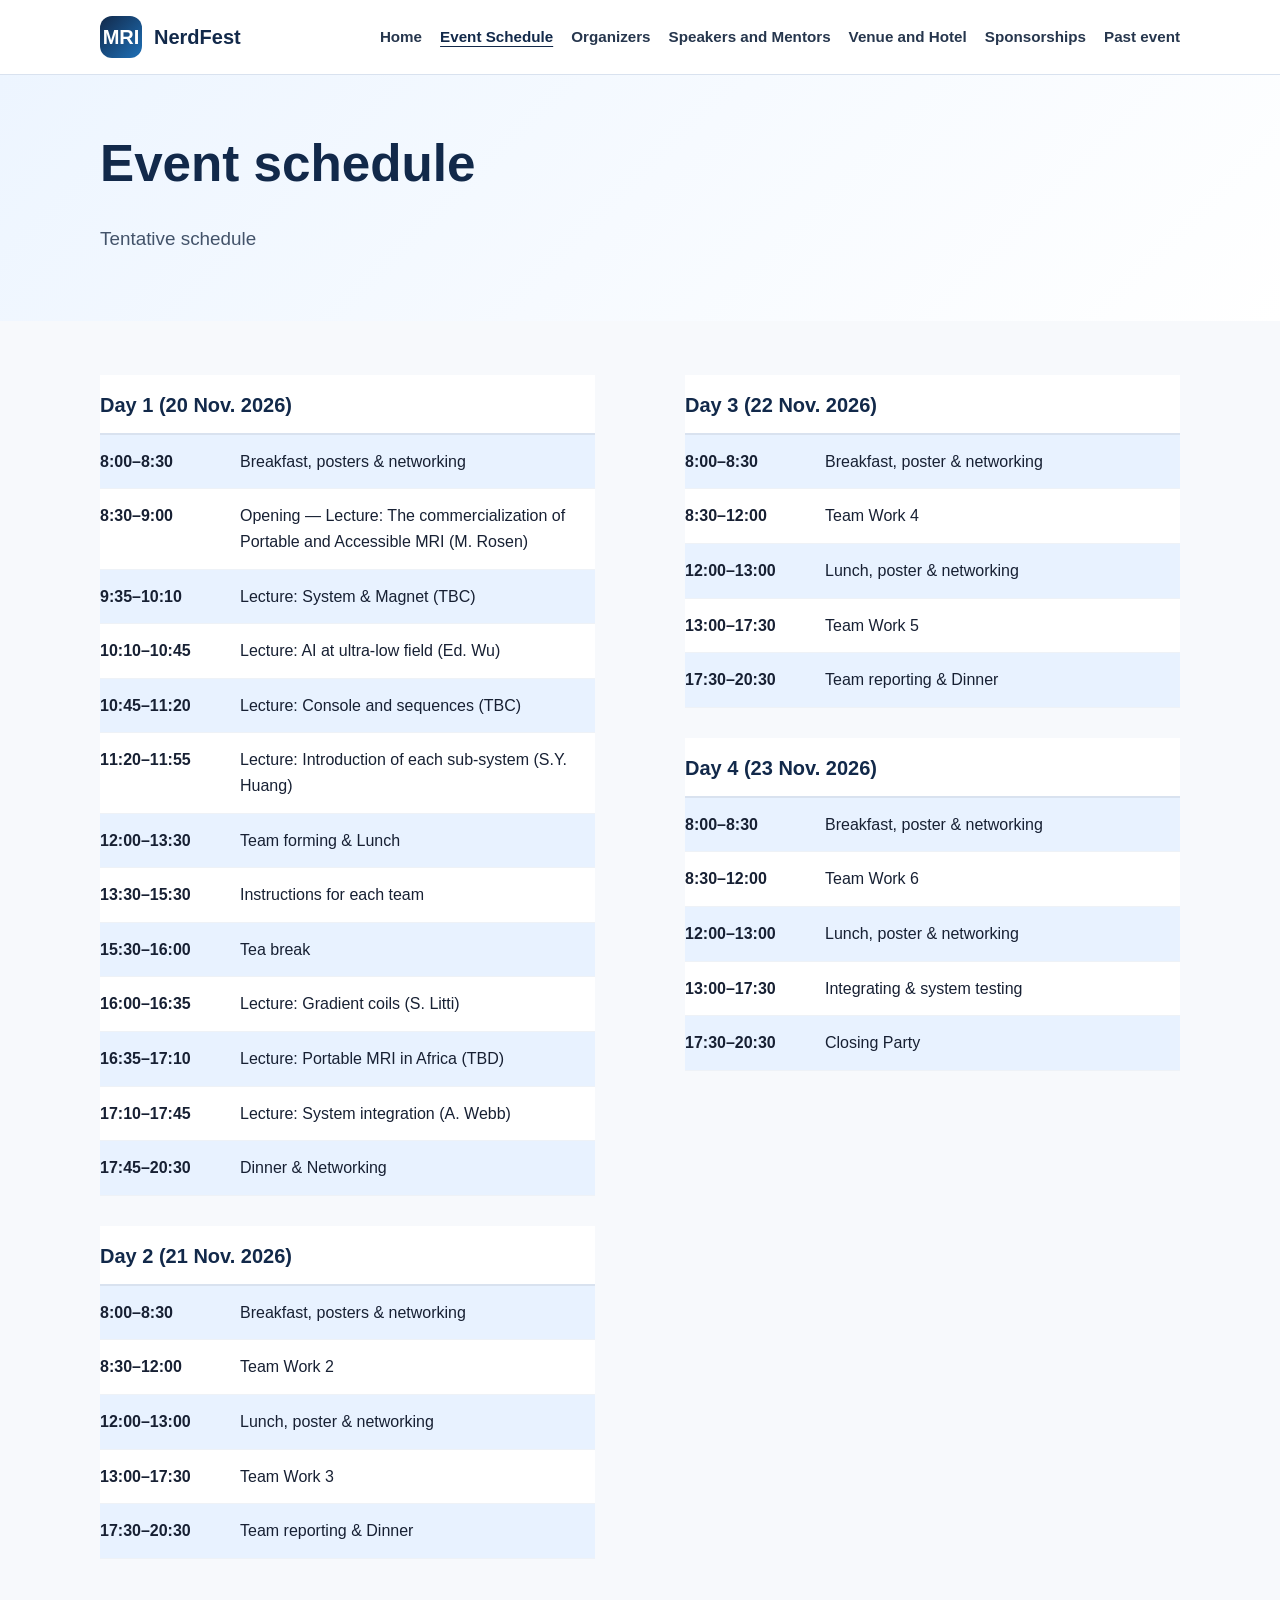
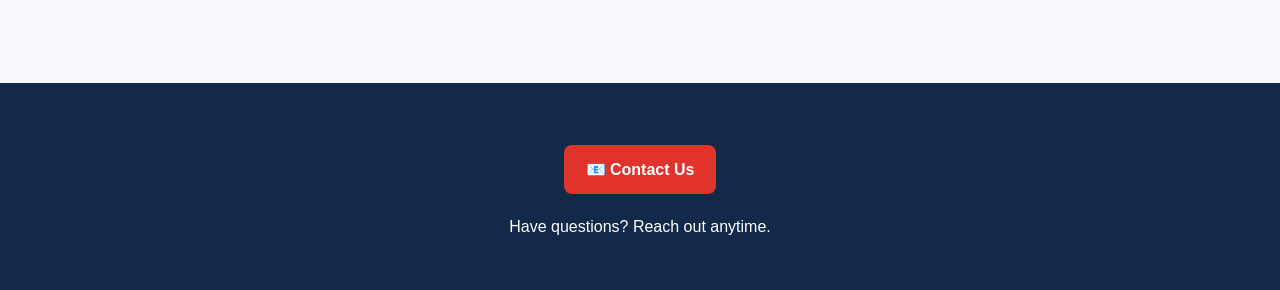
==== event-schedule.html @ fd8e3015 "c" ====
<!doctype html><html lang="en"><head><meta charset="utf-8"><meta name="viewport" content="width=device-width, initial-scale=1"><title>Event Schedule | MRI NerdFest</title><meta name="description" content="MRI NerdFest static website"><link rel="stylesheet" href="style.css"></head><body>

<div id="header"></div>

<main><section class="page-hero"><div class="container"><h1>Event schedule</h1><p class="lead">Tentative schedule</p></div></section><section class="section"><div class="container"><div class="schedule-grid"><div><table class="schedule-table"><tr>


<th colspan="2">Day 1 (20 Nov. 2026)</th></tr><tr><td class="time">8:00–8:30</td><td>Breakfast, posters &amp; networking</td></tr><tr><td class="time">8:30–9:00</td><td>Opening — Lecture: The commercialization of Portable and Accessible MRI (M. Rosen)</td></tr><tr><td class="time">9:35–10:10</td><td>Lecture: System &amp; Magnet (TBC)</td></tr><tr><td class="time">10:10–10:45</td><td>Lecture: AI at ultra-low field (Ed. Wu)</td></tr><tr><td class="time">10:45–11:20</td><td>Lecture: Console and sequences (TBC)</td></tr><tr><td class="time">11:20–11:55</td><td>Lecture: Introduction of each sub-system (S.Y. Huang)</td></tr><tr><td class="time">12:00–13:30</td><td>Team forming &amp; Lunch</td></tr><tr><td class="time">13:30–15:30</td><td>Instructions for each team</td></tr><tr><td class="time">15:30–16:00</td><td>Tea break</td></tr><tr><td class="time">16:00–16:35</td><td>Lecture: Gradient coils (S. Litti)</td></tr><tr><td class="time">16:35–17:10</td><td>Lecture: Portable MRI in Africa (TBD)</td></tr><tr><td class="time">17:10–17:45</td><td>Lecture: System integration (A. Webb)</td></tr><tr><td class="time">17:45–20:30</td><td>Dinner &amp; Networking</td></tr></table><table class="schedule-table"><tr>




<th colspan="2">Day 2 (21 Nov. 2026)</th></tr><tr><td class="time">8:00–8:30</td><td>Breakfast, posters &amp; networking</td></tr><tr><td class="time">8:30–12:00</td><td>Team Work 2</td></tr><tr><td class="time">12:00–13:00</td><td>Lunch, poster &amp; networking</td></tr><tr><td class="time">13:00–17:30</td><td>Team Work 3</td></tr><tr><td class="time">17:30–20:30</td><td>Team reporting &amp; Dinner</td></tr></table></div><div><table class="schedule-table"><tr>



<th colspan="2">Day 3 (22 Nov. 2026)</th></tr><tr><td class="time">8:00–8:30</td><td>Breakfast, poster &amp; networking</td></tr><tr><td class="time">8:30–12:00</td><td>Team Work 4</td></tr><tr><td class="time">12:00–13:00</td><td>Lunch, poster &amp; networking</td></tr><tr><td class="time">13:00–17:30</td><td>Team Work 5</td></tr><tr><td class="time">17:30–20:30</td><td>Team reporting &amp; Dinner</td></tr></table><table class="schedule-table"><tr>





<th colspan="2">Day 4 (23 Nov. 2026)</th></tr><tr><td class="time">8:00–8:30</td><td>Breakfast, poster &amp; networking</td></tr><tr><td class="time">8:30–12:00</td><td>Team Work 6</td></tr><tr><td class="time">12:00–13:00</td><td>Lunch, poster &amp; networking</td></tr><tr><td class="time">13:00–17:30</td><td>Integrating &amp; system testing</td></tr><tr><td class="time">17:30–20:30</td><td>Closing Party</td></tr></table></div></div></div></section></main>







<div id="footer"></div>
<script src="script.js"></script>
<script>
loadComponent("header", "header.html");
loadComponent("footer", "footer.html");
</script>
</body></html>
---- style.css ----
/* Typography: one family (--font-sans), scale (--text-*), weights (--weight-*). */
/* Colors: white (--card), blue (--navy/--blue/--sky-*), red (--red/--red-tint). */

:root{
  --navy:#12294a;
  --red:#df332b;
  --red-dark:#c42b24;
  --red-tint:#ffeceb;
  --sky:#eaf4ff;
  --sky-stat:#e8f2ff;
  --sky-panel:#edf5ff;
  --sky-hero:#eef6ff;
  --blue:#1e70b7;
  --blue-panel:#dfeaf4;
  --blue-link-bg:#d7e4ef;
  --blue-link-bg-hover:#cddcea;
  --blue-link-border:#b9c9d8;
  --muted:#607086;
  --text:#172033;
  --text-secondary:#43536a;
  --ink:#26364d;
  --bg:#f7f9fc;
  --card:#fff;
  --line:#d9e2ef;
  --row-line:#eef2f7;
  --footer-link:#d8ecff;
  --shadow-navy:rgba(18,41,74,.14);
  --shadow-navy-soft:rgba(18,41,74,.06);
  --overlay:rgba(18,41,74,.5);

  --font-sans:Arial,Helvetica,sans-serif;
  --text-xs:0.82rem;
  --text-sm:0.92rem;
  --text-base:1rem;
  --text-md:1.125rem;
  --text-lg:1.18rem;
  --text-xl:1.25rem;
  --text-2xl:1.75rem;
  --text-3xl:2.125rem;
  --text-stat:2.3rem;
  --text-nav:0.95rem;

  --leading-tight:1.2;
  --leading-snug:1.35;
  --leading-normal:1.6;

  --weight-normal:400;
  --weight-semibold:600;
  --weight-bold:700;
  --weight-extrabold:800;
  --weight-black:900;
}

*{box-sizing:border-box}
html{scroll-behavior:smooth}
body{
  margin:0;
  font-family:var(--font-sans);
  font-size:var(--text-base);
  font-weight:var(--weight-normal);
  color:var(--text);
  background:var(--bg);
  line-height:var(--leading-normal);
}
h1,h2,h3{font-family:var(--font-sans)}
.text-red{color:var(--red)}
.text-navy{color:var(--navy)}
a{color:var(--blue);text-decoration:none}
a:hover{text-decoration:underline}
.container{max-width:1120px;margin:0 auto;padding:0 20px}
.topbar{position:sticky;top:0;z-index:20;background:rgba(255,255,255,.95);backdrop-filter:blur(10px);border-bottom:1px solid var(--line)}
.nav{display:flex;align-items:center;justify-content:space-between;gap:20px;min-height:74px}
.brand{display:flex;align-items:center;gap:12px;font-weight:var(--weight-extrabold);color:var(--navy);font-size:var(--text-xl)}
.brand-mark{width:42px;height:42px;border-radius:12px;background:linear-gradient(135deg,var(--navy),var(--blue));display:grid;place-items:center;color:var(--card);font-weight:900}
.navlinks{display:flex;gap:18px;align-items:center;flex-wrap:wrap}.navlinks a{color:var(--ink);font-weight:var(--weight-bold);font-size:var(--text-nav)}
.menu-btn{display:none;background:var(--navy);color:var(--card);border:0;border-radius:10px;padding:9px 12px}
.hero{padding:62px 0 36px;background:linear-gradient(135deg,var(--sky-hero) 0%,var(--card) 58%,var(--red-tint) 100%)}
.hero-grid{display:grid;grid-template-columns:1.08fr .92fr;gap:36px;align-items:center}
.eyebrow{display:inline-flex;gap:8px;align-items:center;color:var(--red);font-weight:var(--weight-extrabold);letter-spacing:.04em;text-transform:uppercase;font-size:var(--text-xs)}
.hero h1{font-size:clamp(2.4rem,5vw,4.7rem);line-height:1.02;margin:.45rem 0;font-weight:var(--weight-extrabold)}
.lead{font-size:var(--text-lg);color:var(--text-secondary);max-width:65ch}
.prose{max-width:65ch}
.meta{color:var(--text-secondary);font-size:var(--text-base);line-height:var(--leading-normal);max-width:65ch;margin-top:1rem}
.meta p{margin:.35rem 0}
.cta-row{display:flex;gap:12px;flex-wrap:wrap;margin-top:24px}.btn{display:inline-flex;align-items:center;justify-content:center;border-radius:999px;padding:12px 18px;font-weight:var(--weight-extrabold);font-size:var(--text-base);border:2px solid var(--navy)}
.btn.primary{background:var(--navy);color:var(--card)}.btn.secondary{background:var(--card);color:var(--navy)}
.btn.is-disabled{pointer-events:none;cursor:default;opacity:.7;color:var(--muted);border-color:var(--line);background:var(--bg)}
a:focus-visible,button:focus-visible,.btn:focus-visible{outline:3px solid var(--blue);outline-offset:2px}
.footer a:focus-visible,.footer-email-btn:focus-visible,.menu-btn:focus-visible{outline-color:var(--card)}
.navlinks a.is-active,.navlinks a[aria-current="page"]{color:var(--navy);text-decoration:underline;text-underline-offset:4px}
.hero-img,.wide-img{width:100%;border-radius:24px;box-shadow:0 18px 45px var(--shadow-navy);border:1px solid var(--line);background:var(--card)}
.section{padding:54px 0}.section h2{font-size:clamp(1.8rem,3vw,2.6rem);font-weight:var(--weight-extrabold);color:var(--navy);margin:0 0 18px}
.section-title{display:flex;align-items:end;justify-content:space-between;gap:20px;margin-bottom:24px}
.muted{color:var(--muted)}.grid{display:grid;gap:16px}.grid.cols-3{grid-template-columns:repeat(3,1fr)}
.grid.cols-2{grid-template-columns:repeat(2,1fr)}.card{background:var(--card);border:1px solid var(--line);border-radius:22px;padding:24px;box-shadow:0 8px 24px var(--shadow-navy-soft)}
.card h2{margin:0 0 10px;color:var(--navy);font-size:var(--text-xl);font-weight:var(--weight-extrabold)}
.card h3{margin:0 0 10px;color:var(--navy);font-size:var(--text-xl);font-weight:var(--weight-extrabold)}
.card p{max-width:65ch;line-height:var(--leading-normal)}
.list{margin:0;padding-left:20px}
.list li{margin:8px 0}
.stats{grid-template-columns:repeat(6,1fr)}
.stat{
  text-align:center;
  background:var(--sky-stat);
  border-radius:22px;
  padding:22px 10px;
  min-width:0;
}
.stat strong{display:block;color:var(--navy);font-size:var(--text-stat);font-weight:var(--weight-extrabold);line-height:1}
.stat span{display:block;color:var(--muted);font-size:var(--text-sm);line-height:var(--leading-snug)}
.image-card{padding:10px}
.image-card img{width:100%;display:block;border-radius:16px}
.page-hero{padding:48px 0;background:linear-gradient(135deg,var(--sky-panel),var(--card))}
.page-hero h1{font-size:clamp(2.2rem,4vw,3.6rem);margin:0;color:var(--navy);font-weight:var(--weight-extrabold)}
.schedule-box{background:var(--card);border:1px dashed var(--line);border-radius:22px;padding:30px}
.table{width:100%;border-collapse:collapse;background:var(--card);border-radius:18px;overflow:hidden}
.table th,.table td{padding:14px;border-bottom:1px solid var(--line);text-align:left}
.table th{background:var(--sky-panel);color:var(--navy)}
.person-img{width:100%;border-radius:20px;border:1px solid var(--line);background:var(--card)}
.advisor-img{
  width:100%;
  max-width:200px;
  height:auto;
  display:block;
  margin:auto;
  border-radius:20px;
}
.hotel{
  display:flex;
  align-items:flex-start;
  gap:14px;

  margin-bottom:12px;
}

.hotel img{
  width:150px;
  height:95px;
  object-fit:cover;
  flex-shrink:0;
}

.hotel h3{
  margin:0 0 4px;
  font-size:var(--text-md);
  font-weight:var(--weight-extrabold);
  line-height:var(--leading-tight);
}

.hotel p{
  margin:0 0 .5rem;
  font-size:var(--text-base);
  line-height:var(--leading-normal);
  max-width:65ch;
}
.hotel p:last-child{margin-bottom:0}
.map-embed{
  position:relative;
  width:100%;
  max-width:100%;
  margin:20px 0 24px;
  border-radius:18px;
  overflow:hidden;
  border:1px solid var(--line);
  aspect-ratio:4/3;
}
.map-embed iframe{
  position:absolute;
  inset:0;
  width:100%;
  height:100%;
  border:0;
}
.paper-box{
  display:flex;
  justify-content:space-between;
  align-items:center;

  background:var(--blue-panel);
  border-radius:6px;

  padding:10px 14px;
  margin-top:20px;
}

.paper-text{
  flex:1;
}

.paper-text h3{
  margin:0 0 10px;
  color:var(--blue);
  font-size:var(--text-md);
  font-weight:var(--weight-semibold);
}
.paper-text h3.paper-title{
  font-size:var(--text-2xl);
  margin:0 0 12px;
}

.paper-text a{
  display:block;

  background:var(--blue-link-bg);

  padding:6px 10px;

  border:1px solid var(--blue-link-border);

  color:var(--blue);
  text-decoration:none;

  font-size:var(--text-sm);
  font-weight:var(--weight-semibold);
}

.paper-text a:hover{
  background:var(--blue-link-bg-hover);
}

.paper-box img{
  width:260px;
  height:auto;
  margin-left:14px;
}
.sponsor-contact-box{
  background:var(--sky);

  border-radius:22px;

  padding:40px 30px;

  text-align:center;

  margin-top:40px;

  border:1px solid var(--line);
}

.sponsor-contact-box h2{
  margin:0 0 12px;

  color:var(--navy);

  font-size:var(--text-3xl);
  font-weight:var(--weight-extrabold);
}

.sponsor-contact-box p{
  margin:0 0 24px;

  color:var(--text-secondary);

  font-size:var(--text-md);

  line-height:var(--leading-normal);
}
.carousel{
  position:relative;
  max-width:900px;
  margin:30px auto;
}

.carousel img{
  width:100%;
  height:500px;
  object-fit:cover;
  border-radius:18px;
}

.carousel-btn{
  position:absolute;
  top:50%;
  transform:translateY(-50%);
  background:var(--overlay);
  color:var(--card);
  border:none;
  font-size:32px;
  padding:10px 16px;
  cursor:pointer;
  border-radius:50%;
}

.prev{
  left:15px;
}

.next{
  right:15px;
}
.footer{padding:34px 0;background:var(--navy);color:var(--card);margin-top:40px}
.footer a{color:var(--footer-link)}
.footer{
  padding:34px 0;
  background:var(--navy);
  color:var(--card);
  margin-top:40px;
  text-align:center;
}
.footer-grid{
  width:100%;
  display:flex;
  justify-content:center;
}
.footer-grid{
  width:100%;
  display:flex;
  justify-content:center;
  align-items:center;
  text-align:center;
}
.footer-grid > div{
  text-align:center;
}
.footer a{
  color:var(--card);
}
.footer-email-btn{
  display:inline-block;
  background:var(--red);
  color:var(--card) !important;
  padding:12px 22px;
  border-radius:8px;
  text-decoration:none;
  font-size:var(--text-base);
  font-weight:var(--weight-bold);
  margin-top:8px;
  transition:0.2s;
}

.footer-email-btn:hover{
  background:var(--red-dark);
  text-decoration:none;
}

.note{font-size:var(--text-sm);color:#526176;background:#fff9e8;border:1px solid #f3d995;border-radius:16px;padding:14px 16px}
@media(max-width:850px){.hero-grid,.grid.cols-3,.grid.cols-2,.stats{grid-template-columns:1fr}.hotel{flex-direction:column}.nav{align-items:flex-start;padding:14px 0}.menu-btn{display:block}.navlinks{display:none;width:100%;flex-direction:column;align-items:flex-start;padding:10px 0}.navlinks.open{display:flex}.section-title{display:block}.hero{padding-top:34px}.stat strong{font-size:2rem}}


/* Event schedule page */
.schedule-grid{display:grid;grid-template-columns:1fr 1fr;gap:90px;align-items:start}
.schedule-table{width:100%;border-collapse:collapse;margin-bottom:30px;background:var(--card)}
.schedule-table th{text-align:left;font-size:var(--text-xl);font-weight:var(--weight-extrabold);padding:14px 8px 12px 0;border-bottom:2px solid var(--line);color:var(--navy)}
.schedule-table td{padding:14px 8px 14px 0;vertical-align:top;font-size:var(--text-base);border-bottom:1px solid var(--row-line)}
.schedule-table tr:nth-child(even) td{background:var(--sky-stat)}
.schedule-table .time{width:140px;font-weight:var(--weight-extrabold);color:var(--text);white-space:nowrap}
@media(max-width:850px){.schedule-grid{grid-template-columns:1fr;gap:20px}.schedule-table .time{width:115px}.carousel img{height:280px}}
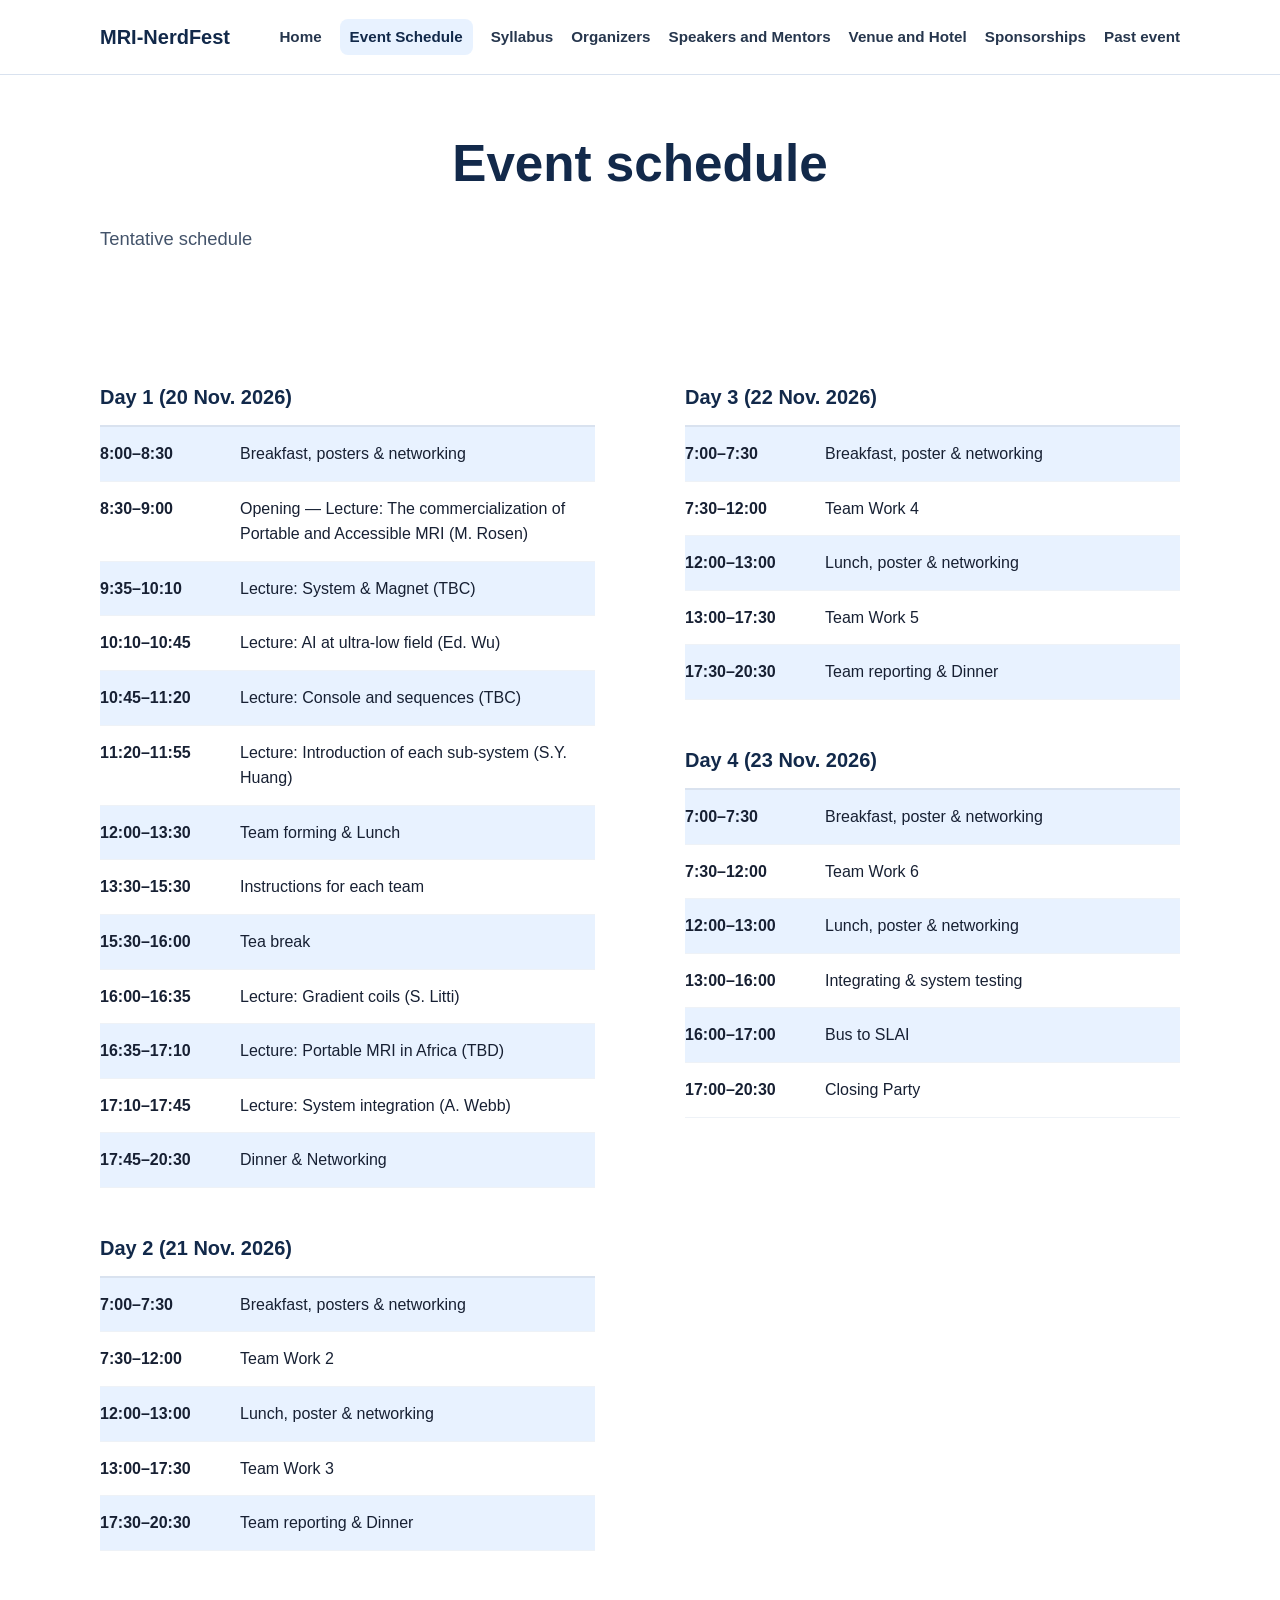
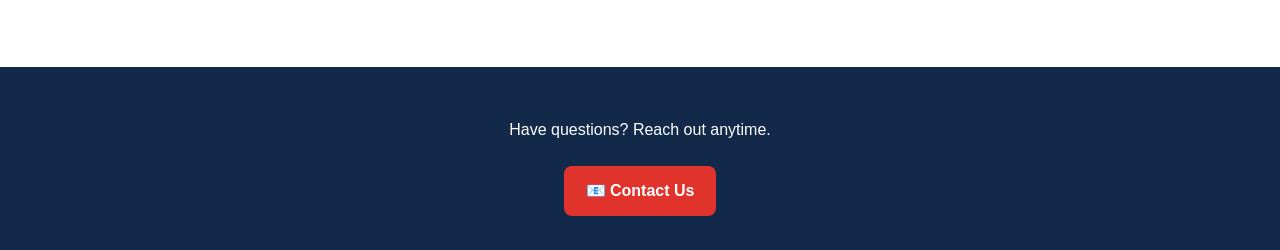
==== commit 6d729bf0: "Update event-schedule.html" ====
--- a/event-schedule.html
+++ b/event-schedule.html
@@ -10,17 +10,17 @@
 
 
 
-<th colspan="2">Day 2 (21 Nov. 2026)</th></tr><tr><td class="time">8:00–8:30</td><td>Breakfast, posters &amp; networking</td></tr><tr><td class="time">8:30–12:00</td><td>Team Work 2</td></tr><tr><td class="time">12:00–13:00</td><td>Lunch, poster &amp; networking</td></tr><tr><td class="time">13:00–17:30</td><td>Team Work 3</td></tr><tr><td class="time">17:30–20:30</td><td>Team reporting &amp; Dinner</td></tr></table></div><div><table class="schedule-table"><tr>
+<th colspan="2">Day 2 (21 Nov. 2026)</th></tr><tr><td class="time">7:00–7:30</td><td>Breakfast, posters &amp; networking</td></tr><tr><td class="time">7:30–12:00</td><td>Team Work 2</td></tr><tr><td class="time">12:00–13:00</td><td>Lunch, poster &amp; networking</td></tr><tr><td class="time">13:00–17:30</td><td>Team Work 3</td></tr><tr><td class="time">17:30–20:30</td><td>Team reporting &amp; Dinner</td></tr></table></div><div><table class="schedule-table"><tr>
 
 
 
-<th colspan="2">Day 3 (22 Nov. 2026)</th></tr><tr><td class="time">8:00–8:30</td><td>Breakfast, poster &amp; networking</td></tr><tr><td class="time">8:30–12:00</td><td>Team Work 4</td></tr><tr><td class="time">12:00–13:00</td><td>Lunch, poster &amp; networking</td></tr><tr><td class="time">13:00–17:30</td><td>Team Work 5</td></tr><tr><td class="time">17:30–20:30</td><td>Team reporting &amp; Dinner</td></tr></table><table class="schedule-table"><tr>
+<th colspan="2">Day 3 (22 Nov. 2026)</th></tr><tr><td class="time">7:00–7:30</td><td>Breakfast, poster &amp; networking</td></tr><tr><td class="time">7:30–12:00</td><td>Team Work 4</td></tr><tr><td class="time">12:00–13:00</td><td>Lunch, poster &amp; networking</td></tr><tr><td class="time">13:00–17:30</td><td>Team Work 5</td></tr><tr><td class="time">17:30–20:30</td><td>Team reporting &amp; Dinner</td></tr></table><table class="schedule-table"><tr>
 
 
 
 
 
-<th colspan="2">Day 4 (23 Nov. 2026)</th></tr><tr><td class="time">8:00–8:30</td><td>Breakfast, poster &amp; networking</td></tr><tr><td class="time">8:30–12:00</td><td>Team Work 6</td></tr><tr><td class="time">12:00–13:00</td><td>Lunch, poster &amp; networking</td></tr><tr><td class="time">13:00–17:30</td><td>Integrating &amp; system testing</td></tr><tr><td class="time">17:30–20:30</td><td>Closing Party</td></tr></table></div></div></div></section></main>
+<th colspan="2">Day 4 (23 Nov. 2026)</th></tr><tr><td class="time">7:00–7:30</td><td>Breakfast, poster &amp; networking</td></tr><tr><td class="time">7:30–12:00</td><td>Team Work 6</td></tr><tr><td class="time">12:00–13:00</td><td>Lunch, poster &amp; networking</td></tr><tr><td class="time">13:00–16:00</td><td>Integrating &amp; system testing</td></tr><tr><td class="time">16:00–17:00</td><td>Bus to SLAI</td></tr><tr><td class="time">17:00–20:30</td><td>Closing Party</td></tr></table></div></div></div></section></main>
 
 
 
--- a/style.css
+++ b/style.css
@@ -19,11 +19,11 @@
   --text:#172033;
   --text-secondary:#43536a;
   --ink:#26364d;
-  --bg:#f7f9fc;
+  --bg:#ffffff;
   --card:#fff;
   --line:#d9e2ef;
   --row-line:#eef2f7;
-  --footer-link:#d8ecff;
+  --section-header-bg:#edf5ff;
   --shadow-navy:rgba(18,41,74,.14);
   --shadow-navy-soft:rgba(18,41,74,.06);
   --overlay:rgba(18,41,74,.5);
@@ -32,8 +32,8 @@
   --text-xs:0.82rem;
   --text-sm:0.92rem;
   --text-base:1rem;
-  --text-md:1.125rem;
-  --text-lg:1.18rem;
+  --text-md:1.1rem;
+  --text-lg:1.15rem;
   --text-xl:1.25rem;
   --text-2xl:1.75rem;
   --text-3xl:2.125rem;
@@ -49,6 +49,15 @@
   --weight-bold:700;
   --weight-extrabold:800;
   --weight-black:900;
+
+  --space-section:46px;
+  --space-page-hero:48px;
+  --space-hero-top:62px;
+  --space-hero-bottom:36px;
+  --space-hotel:24px;
+
+  --advisor-img-w:1128;
+  --advisor-img-h:220;
 }
 
 *{box-sizing:border-box}
@@ -63,6 +72,35 @@
   line-height:var(--leading-normal);
 }
 h1,h2,h3{font-family:var(--font-sans)}
+h1{
+  text-align:center;
+  background:var(--card);
+}
+h2 {
+  position: relative;
+  z-index: 0;
+  display: block;
+  text-align: center;
+}
+
+h2::before {
+  content: "";
+  position: absolute;
+  z-index: -1;
+  top: 50%;
+  left: 50%;
+  transform: translate(-50%, -50%);
+  width: calc(100vw - 40px);
+  max-width: 1120px;
+  height: calc(100% + 16px);
+  background: var(--section-header-bg);
+}
+html,
+body {
+  width: 100%;
+  max-width: 100%;
+  overflow-x: hidden;
+}
 .text-red{color:var(--red)}
 .text-navy{color:var(--navy)}
 a{color:var(--blue);text-decoration:none}
@@ -74,30 +112,64 @@
 .brand-mark{width:42px;height:42px;border-radius:12px;background:linear-gradient(135deg,var(--navy),var(--blue));display:grid;place-items:center;color:var(--card);font-weight:900}
 .navlinks{display:flex;gap:18px;align-items:center;flex-wrap:wrap}.navlinks a{color:var(--ink);font-weight:var(--weight-bold);font-size:var(--text-nav)}
 .menu-btn{display:none;background:var(--navy);color:var(--card);border:0;border-radius:10px;padding:9px 12px}
-.hero{padding:62px 0 36px;background:linear-gradient(135deg,var(--sky-hero) 0%,var(--card) 58%,var(--red-tint) 100%)}
+.hero{padding:var(--space-hero-top) 0 var(--space-hero-bottom);background:linear-gradient(135deg,var(--sky-hero) 0%,var(--card) 58%,var(--red-tint) 100%)}
+.home-hero{background:var(--section-header-bg)}
+.home-hero h1{background:var(--section-header-bg)}
+.home-hero .hero-img{
+  border:0;
+  box-shadow:none;
+  background:transparent;
+}
 .hero-grid{display:grid;grid-template-columns:1.08fr .92fr;gap:36px;align-items:center}
 .eyebrow{display:inline-flex;gap:8px;align-items:center;color:var(--red);font-weight:var(--weight-extrabold);letter-spacing:.04em;text-transform:uppercase;font-size:var(--text-xs)}
 .hero h1{font-size:clamp(2.4rem,5vw,4.7rem);line-height:1.02;margin:.45rem 0;font-weight:var(--weight-extrabold)}
-.lead{font-size:var(--text-lg);color:var(--text-secondary);max-width:65ch}
+.lead{font-size:var(--text-lg);color:var(--text-secondary);max-width:70ch;line-height:1.7}
 .prose{max-width:65ch}
 .meta{color:var(--text-secondary);font-size:var(--text-base);line-height:var(--leading-normal);max-width:65ch;margin-top:1rem}
 .meta p{margin:.35rem 0}
-.cta-row{display:flex;gap:12px;flex-wrap:wrap;margin-top:24px}.btn{display:inline-flex;align-items:center;justify-content:center;border-radius:999px;padding:12px 18px;font-weight:var(--weight-extrabold);font-size:var(--text-base);border:2px solid var(--navy)}
+.cta-row{display:flex;gap:12px;flex-wrap:wrap;margin-top:24px}.btn{display:inline-flex;align-items:center;justify-content:center;border-radius:10px;padding:11px 16px;font-weight:var(--weight-bold);font-size:var(--text-base);border:1.5px solid var(--navy)}
 .btn.primary{background:var(--navy);color:var(--card)}.btn.secondary{background:var(--card);color:var(--navy)}
 .btn.is-disabled{pointer-events:none;cursor:default;opacity:.7;color:var(--muted);border-color:var(--line);background:var(--bg)}
 a:focus-visible,button:focus-visible,.btn:focus-visible{outline:3px solid var(--blue);outline-offset:2px}
 .footer a:focus-visible,.footer-email-btn:focus-visible,.menu-btn:focus-visible{outline-color:var(--card)}
-.navlinks a.is-active,.navlinks a[aria-current="page"]{color:var(--navy);text-decoration:underline;text-underline-offset:4px}
+.navlinks a.is-active,.navlinks a[aria-current="page"]{color:var(--navy);text-decoration:none;background:var(--sky-stat);border-radius:8px;padding:6px 10px}
+.navlinks a.is-active:hover,.navlinks a[aria-current="page"]:hover{text-decoration:none}
 .hero-img,.wide-img{width:100%;border-radius:24px;box-shadow:0 18px 45px var(--shadow-navy);border:1px solid var(--line);background:var(--card)}
-.section{padding:54px 0}.section h2{font-size:clamp(1.8rem,3vw,2.6rem);font-weight:var(--weight-extrabold);color:var(--navy);margin:0 0 18px}
-.section-title{display:flex;align-items:end;justify-content:space-between;gap:20px;margin-bottom:24px}
+.section{padding:var(--space-section) 0;background:var(--card)}.section h2{font-size:clamp(1.7rem,2.7vw,2.25rem);font-weight:var(--weight-extrabold);color:var(--navy);margin:0 0 14px;display:block;text-align:center}
+.home-gallery img{width:100%;display:block;border-radius:12px}
+/* Home page: make the two side-by-side photos share the same displayed height */
+.container.grid.cols-2.home-gallery img{
+  height:clamp(220px,28vw,340px);
+  object-fit:cover; /* preserves aspect ratio; crops only if necessary */
+}
+.section-title{display:flex;align-items:end;justify-content:space-between;gap:20px;margin-bottom:18px}
 .muted{color:var(--muted)}.grid{display:grid;gap:16px}.grid.cols-3{grid-template-columns:repeat(3,1fr)}
-.grid.cols-2{grid-template-columns:repeat(2,1fr)}.card{background:var(--card);border:1px solid var(--line);border-radius:22px;padding:24px;box-shadow:0 8px 24px var(--shadow-navy-soft)}
-.card h2{margin:0 0 10px;color:var(--navy);font-size:var(--text-xl);font-weight:var(--weight-extrabold)}
-.card h3{margin:0 0 10px;color:var(--navy);font-size:var(--text-xl);font-weight:var(--weight-extrabold)}
-.card p{max-width:65ch;line-height:var(--leading-normal)}
+.grid.cols-2{grid-template-columns:repeat(2,1fr)}.card{background:var(--card);border:1px solid var(--line);border-radius:14px;padding:20px;box-shadow:0 2px 10px var(--shadow-navy-soft)}
+.card h2{margin:0 0 10px;color:var(--navy);font-size:clamp(1.3rem,2.2vw,1.7rem);font-weight:var(--weight-extrabold)}
+.card.image-card h2{font-size:clamp(1.54rem,2.8vw,2.52rem);line-height:1.15}
+.card h3{margin:0 0 10px;color:var(--navy);font-size:clamp(1.05rem,1.9vw,1.25rem);font-weight:var(--weight-bold)}
+.card p{max-width:70ch;line-height:1.7}
 .list{margin:0;padding-left:20px}
 .list li{margin:8px 0}
+.vision-list{display:grid;grid-template-columns:repeat(3,1fr);gap:22px}
+.vision-list > div{padding:0}
+.vision-list h3{margin:0 0 8px;color:var(--navy);font-size:clamp(1.05rem,1.9vw,1.25rem)}
+.offer-role .card{
+  border:0;
+  box-shadow:none;
+  background:transparent;
+  padding:0;
+}
+.card.image-card{
+  background:transparent;
+  border:0;
+  box-shadow:none;
+  padding:0;
+}
+.vision-section h3 {
+  color: #8b0000;
+    font-size: 1.4rem;
+}
 .stats{grid-template-columns:repeat(6,1fr)}
 .stat{
   text-align:center;
@@ -108,10 +180,56 @@
 }
 .stat strong{display:block;color:var(--navy);font-size:var(--text-stat);font-weight:var(--weight-extrabold);line-height:1}
 .stat span{display:block;color:var(--muted);font-size:var(--text-sm);line-height:var(--leading-snug)}
-.image-card{padding:10px}
-.image-card img{width:100%;display:block;border-radius:16px}
-.page-hero{padding:48px 0;background:linear-gradient(135deg,var(--sky-panel),var(--card))}
+.card.image-card,
+.image-card {
+  width: 100%;
+  max-width: 100%;
+  margin-left: auto;
+  margin-right: auto;
+}
+
+.image-card img {
+  max-width: 100%;
+  height: auto;
+  display: block;
+  margin: 0 auto;
+}
+.sponsorship-gallery .image-card img{
+  width:min(100%, 920px);
+  margin:0 auto;
+}
+.sponsorship-gallery{
+  justify-items:center;
+  text-align:center;
+}
+.sponsorship-gallery .image-card,
+.sponsorship-gallery .sponsor-interest{
+  width:100%;
+  max-width:920px;
+  margin-inline:auto;
+}
+.advisor-card .advisor-img-frame{
+  width:100%;
+  aspect-ratio:calc(var(--advisor-img-w)/(var(--advisor-img-h)));
+  overflow:visible;
+  border-radius:16px;
+}
+.advisor-card .advisor-img-frame img{width:100%;height:auto;display:block;border-radius:0}
+.page-hero{padding:var(--space-page-hero) 0;background:var(--card)}
 .page-hero h1{font-size:clamp(2.2rem,4vw,3.6rem);margin:0;color:var(--navy);font-weight:var(--weight-extrabold)}
+
+.syllabus-gallery{
+  display:grid;
+  grid-template-columns:repeat(2,minmax(0,1fr));
+  gap:24px;
+  align-items:start;
+}
+.syllabus-gallery img{
+  display:block;
+  width:100%;
+  height:auto;
+}
+
 .schedule-box{background:var(--card);border:1px dashed var(--line);border-radius:22px;padding:30px}
 .table{width:100%;border-collapse:collapse;background:var(--card);border-radius:18px;overflow:hidden}
 .table th,.table td{padding:14px;border-bottom:1px solid var(--line);text-align:left}
@@ -128,9 +246,15 @@
 .hotel{
   display:flex;
   align-items:flex-start;
-  gap:14px;
-
-  margin-bottom:12px;
+  gap:16px;
+  margin-bottom:var(--space-hotel);
+  padding-bottom:var(--space-hotel);
+  border-bottom:1px solid var(--line);
+}
+.hotel:last-child{
+  margin-bottom:0;
+  padding-bottom:0;
+  border-bottom:0;
 }
 
 .hotel img{
@@ -171,6 +295,13 @@
   height:100%;
   border:0;
 }
+.getting-here-layout{display:grid;grid-template-columns:minmax(300px,460px) 1fr;gap:24px;align-items:start}
+.getting-here-map{margin:0}
+.getting-directions{display:grid;grid-template-columns:1fr;gap:14px}
+.getting-directions > div{padding:0 0 12px;border-bottom:1px solid var(--line)}
+.getting-directions > div:last-child{border-bottom:0;padding-bottom:0}
+.getting-directions h3{margin:0 0 6px;color:var(--navy)}
+.getting-directions p{margin:0 0 .45rem}
 .paper-box{
   display:flex;
   justify-content:space-between;
@@ -223,37 +354,38 @@
   height:auto;
   margin-left:14px;
 }
+.sponsor-interest{
+  text-align:center;
+  background:transparent;
+  border:0;
+  box-shadow:none;
+  padding:0;
+}
+.sponsor-interest .sponsor-contact-box{margin-top:0}
 .sponsor-contact-box{
-  background:var(--sky);
-
-  border-radius:22px;
-
+  background:var(--card);
+  border-radius:0;
   padding:40px 30px;
-
-  text-align:center;
-
+  text-align:center;
   margin-top:40px;
-
-  border:1px solid var(--line);
-}
-
+  border:0;
+  width:100vw;
+  position:relative;
+  left:50%;
+  transform:translateX(-50%);
+}
 .sponsor-contact-box h2{
   margin:0 0 12px;
-
   color:var(--navy);
-
   font-size:var(--text-3xl);
   font-weight:var(--weight-extrabold);
 }
-
 .sponsor-contact-box p{
-  margin:0 0 24px;
-
+  margin:0 auto 24px;
   color:var(--text-secondary);
-
   font-size:var(--text-md);
-
   line-height:var(--leading-normal);
+  max-width:52ch;
 }
 .carousel{
   position:relative;
@@ -288,8 +420,7 @@
 .next{
   right:15px;
 }
-.footer{padding:34px 0;background:var(--navy);color:var(--card);margin-top:40px}
-.footer a{color:var(--footer-link)}
+
 .footer{
   padding:34px 0;
   background:var(--navy);
@@ -297,11 +428,7 @@
   margin-top:40px;
   text-align:center;
 }
-.footer-grid{
-  width:100%;
-  display:flex;
-  justify-content:center;
-}
+.footer a{color:var(--card)}
 .footer-grid{
   width:100%;
   display:flex;
@@ -309,12 +436,7 @@
   align-items:center;
   text-align:center;
 }
-.footer-grid > div{
-  text-align:center;
-}
-.footer a{
-  color:var(--card);
-}
+.footer-grid > div{text-align:center}
 .footer-email-btn{
   display:inline-block;
   background:var(--red);
@@ -334,7 +456,7 @@
 }
 
 .note{font-size:var(--text-sm);color:#526176;background:#fff9e8;border:1px solid #f3d995;border-radius:16px;padding:14px 16px}
-@media(max-width:850px){.hero-grid,.grid.cols-3,.grid.cols-2,.stats{grid-template-columns:1fr}.hotel{flex-direction:column}.nav{align-items:flex-start;padding:14px 0}.menu-btn{display:block}.navlinks{display:none;width:100%;flex-direction:column;align-items:flex-start;padding:10px 0}.navlinks.open{display:flex}.section-title{display:block}.hero{padding-top:34px}.stat strong{font-size:2rem}}
+@media(max-width:850px){.hero-grid,.grid.cols-3,.grid.cols-2,.stats,.vision-list,.getting-here-layout{grid-template-columns:1fr}.hotel{flex-direction:column}.nav{align-items:flex-start;padding:14px 0}.menu-btn{display:block}.navlinks{display:none;width:100%;flex-direction:column;align-items:flex-start;padding:10px 0}.navlinks.open{display:flex}.section-title{display:block}.hero{padding-top:34px}.stat strong{font-size:2rem}}
 
 
 /* Event schedule page */
@@ -345,3 +467,7 @@
 .schedule-table tr:nth-child(even) td{background:var(--sky-stat)}
 .schedule-table .time{width:140px;font-weight:var(--weight-extrabold);color:var(--text);white-space:nowrap}
 @media(max-width:850px){.schedule-grid{grid-template-columns:1fr;gap:20px}.schedule-table .time{width:115px}.carousel img{height:280px}}
+
+@media(max-width:650px){
+  .syllabus-gallery{grid-template-columns:1fr}
+}
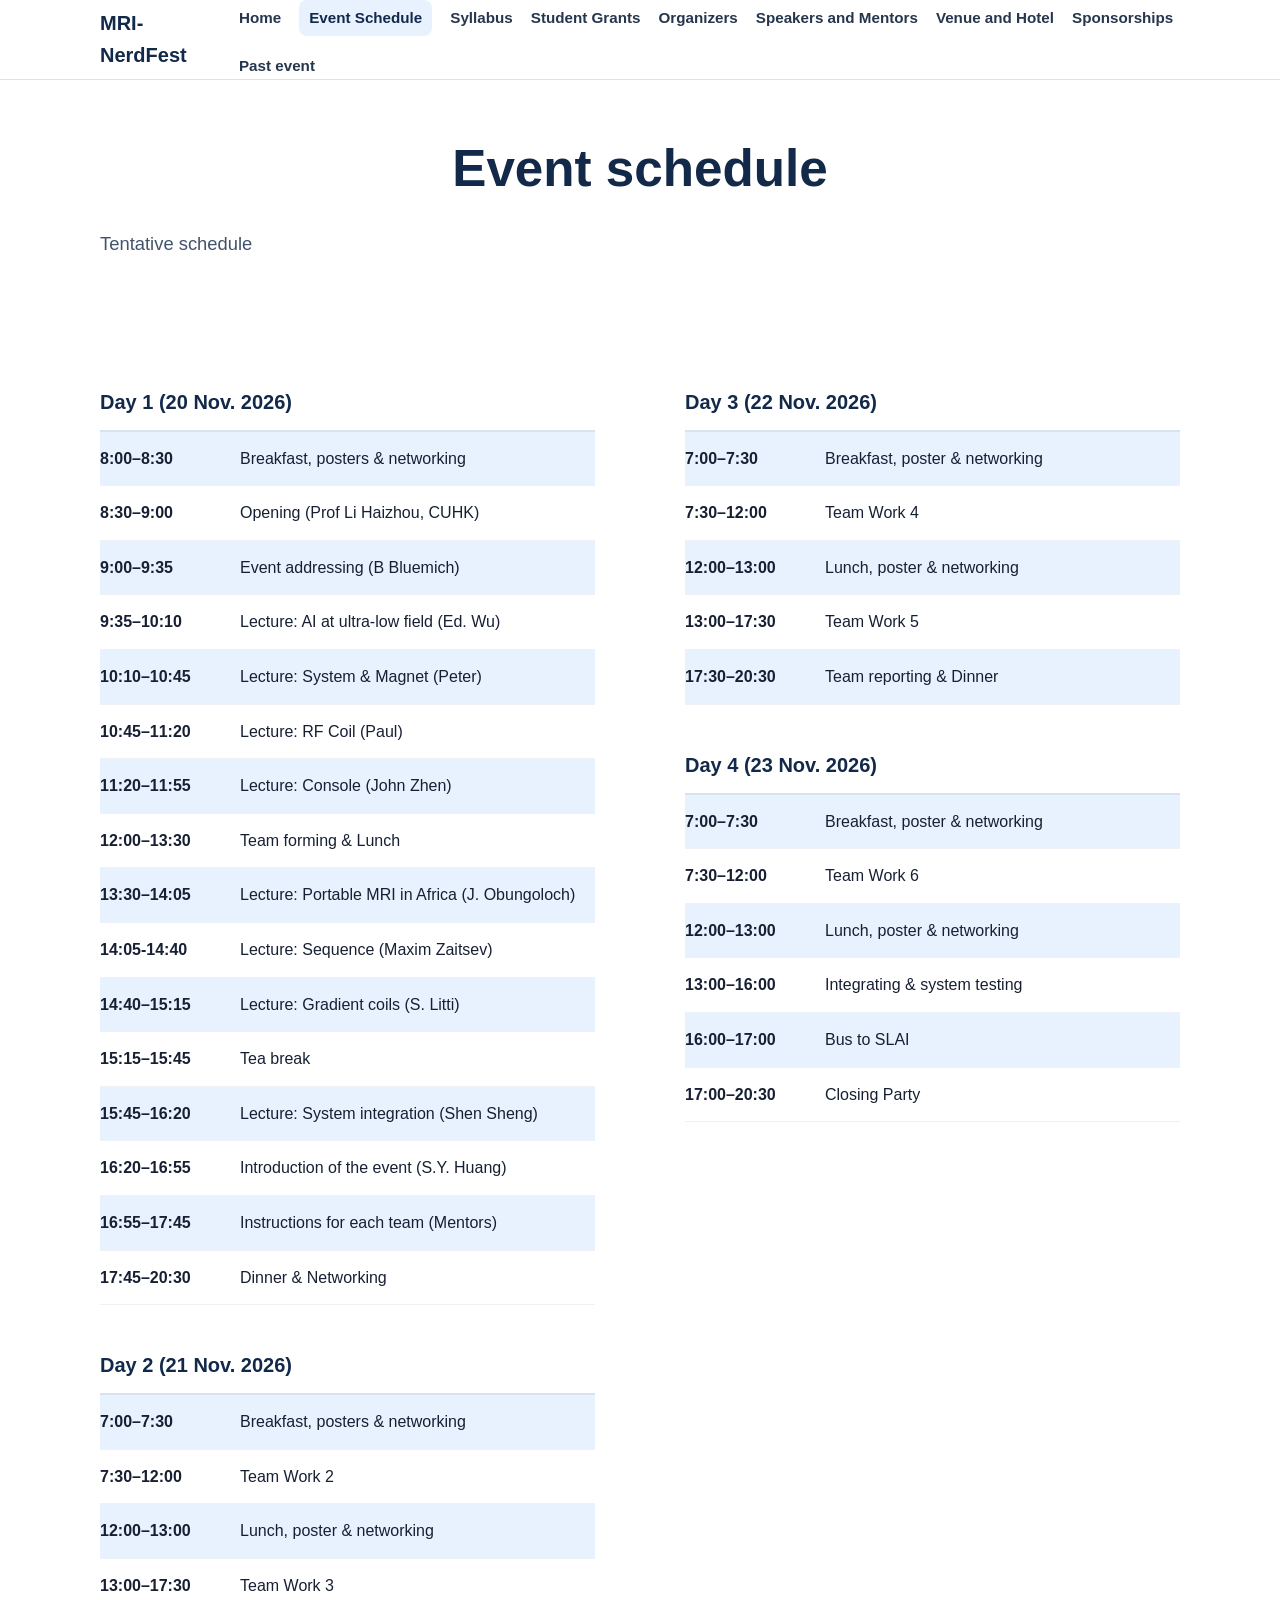
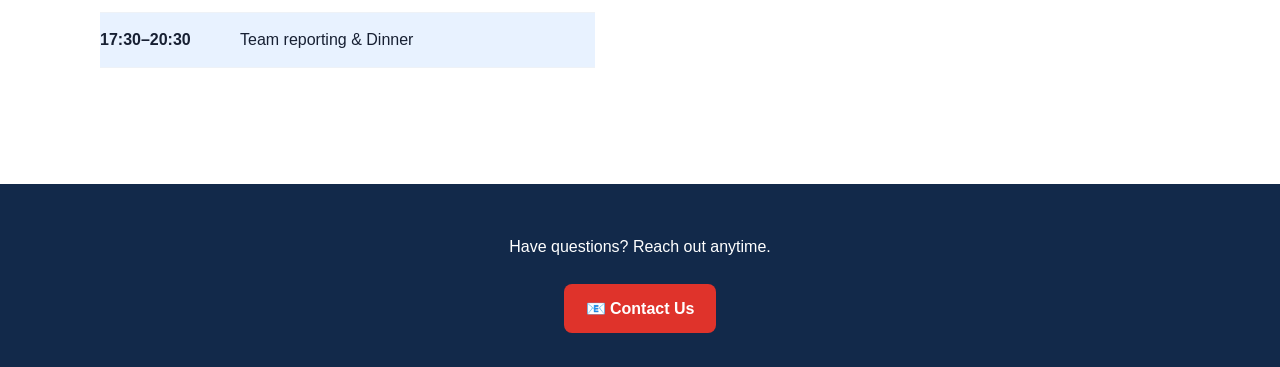
==== commit 0ff1ab9b: "Update event-schedule.html" ====
--- a/event-schedule.html
+++ b/event-schedule.html
@@ -5,7 +5,24 @@
 <main><section class="page-hero"><div class="container"><h1>Event schedule</h1><p class="lead">Tentative schedule</p></div></section><section class="section"><div class="container"><div class="schedule-grid"><div><table class="schedule-table"><tr>
 
 
-<th colspan="2">Day 1 (20 Nov. 2026)</th></tr><tr><td class="time">8:00–8:30</td><td>Breakfast, posters &amp; networking</td></tr><tr><td class="time">8:30–9:00</td><td>Opening — Lecture: The commercialization of Portable and Accessible MRI (M. Rosen)</td></tr><tr><td class="time">9:35–10:10</td><td>Lecture: System &amp; Magnet (TBC)</td></tr><tr><td class="time">10:10–10:45</td><td>Lecture: AI at ultra-low field (Ed. Wu)</td></tr><tr><td class="time">10:45–11:20</td><td>Lecture: Console and sequences (TBC)</td></tr><tr><td class="time">11:20–11:55</td><td>Lecture: Introduction of each sub-system (S.Y. Huang)</td></tr><tr><td class="time">12:00–13:30</td><td>Team forming &amp; Lunch</td></tr><tr><td class="time">13:30–15:30</td><td>Instructions for each team</td></tr><tr><td class="time">15:30–16:00</td><td>Tea break</td></tr><tr><td class="time">16:00–16:35</td><td>Lecture: Gradient coils (S. Litti)</td></tr><tr><td class="time">16:35–17:10</td><td>Lecture: Portable MRI in Africa (TBD)</td></tr><tr><td class="time">17:10–17:45</td><td>Lecture: System integration (A. Webb)</td></tr><tr><td class="time">17:45–20:30</td><td>Dinner &amp; Networking</td></tr></table><table class="schedule-table"><tr>
+<th colspan="2">Day 1 (20 Nov. 2026)</th></tr><tr>
+<td class="time">8:00–8:30</td><td>Breakfast, posters &amp; networking</td></tr><tr>
+<td class="time">8:30–9:00</td><td>Opening (Prof Li Haizhou, CUHK)</td></tr>
+<td class="time">9:00–9:35</td><td>Event addressing (B Bluemich)</td></tr>
+<tr><td class="time">9:35–10:10</td><td>Lecture: AI at ultra-low field (Ed. Wu)</td></tr><tr>
+<td class="time">10:10–10:45</td><td>Lecture: System &amp; Magnet (Peter)</td></tr><tr>
+<td class="time">10:45–11:20</td><td>Lecture: RF Coil (Paul)</td></tr><tr>
+<td class="time">11:20–11:55</td><td>Lecture: Console (John Zhen)</td></tr><tr>
+<td class="time">12:00–13:30</td><td>Team forming &amp; Lunch</td></tr><tr>
+<td class="time">13:30–14:05</td><td>Lecture: Portable MRI in Africa (J. Obungoloch)</td></tr><tr>
+<td class="time">14:05-14:40</td><td>Lecture: Sequence (Maxim Zaitsev)</td></tr><tr>
+<td class="time">14:40–15:15</td><td>Lecture: Gradient coils (S. Litti)</td></tr><tr>
+<td class="time">15:15–15:45</td><td>Tea break</td></tr><tr>
+<td class="time">15:45–16:20</td><td>Lecture: System integration (Shen Sheng)</td></tr><tr>
+<td class="time">16:20–16:55</td><td>Introduction of the event (S.Y. Huang)</td></tr><tr>
+<td class="time">16:55–17:45</td><td>Instructions for each team (Mentors)</td></tr><tr>
+<td class="time">17:45–20:30</td><td>Dinner &amp; Networking</td></tr></table>
+<table class="schedule-table"><tr>
 
 
 
--- a/style.css
+++ b/style.css
@@ -180,6 +180,128 @@
 }
 .stat strong{display:block;color:var(--navy);font-size:var(--text-stat);font-weight:var(--weight-extrabold);line-height:1}
 .stat span{display:block;color:var(--muted);font-size:var(--text-sm);line-height:var(--leading-snug)}
+.tools-section{
+  background:linear-gradient(180deg,var(--sky-panel) 0%,var(--card) 100%);
+  border-top:1px solid var(--line);
+}
+.tools-intro{
+  max-width:800px;
+  margin:0 auto 30px;
+  text-align:center;
+}
+.tools-intro .lead{margin:0 auto}
+.tools-grid{
+  display:grid;
+  grid-template-columns:repeat(4,minmax(0,1fr));
+  gap:14px;
+}
+.tool-card{
+  display:flex;
+  flex-direction:column;
+  min-width:0;
+  overflow:hidden;
+  background:var(--card);
+  border:1px solid var(--line);
+  border-radius:14px;
+  box-shadow:0 6px 18px var(--shadow-navy-soft);
+  transition:transform .2s ease,box-shadow .2s ease,border-color .2s ease;
+}
+.tool-card:hover{
+  transform:translateY(-3px);
+  border-color:var(--blue-link-border);
+  box-shadow:0 14px 32px var(--shadow-navy);
+}
+.tool-logo-wrap{
+  display:grid;
+  place-items:center;
+  min-height:96px;
+  padding:14px;
+  background:var(--sky-hero);
+  border-bottom:1px solid var(--line);
+}
+.tool-logo-wrap-dark{background:var(--navy)}
+.tool-logo{
+  display:block;
+  width:auto;
+  max-width:100%;
+  height:54px;
+  object-fit:contain;
+}
+.tool-logo-square{max-width:76px}
+.tool-logo-wide{height:48px}
+.tool-wordmark{
+  display:flex;
+  align-items:center;
+  gap:9px;
+  color:var(--navy);
+  font-size:var(--text-lg);
+  font-weight:var(--weight-extrabold);
+}
+.tool-wordmark img{
+  width:32px;
+  height:32px;
+}
+.tool-logo-magtetris{
+  width:min(100%,220px);
+  height:auto;
+}
+.tool-logo-coilgen{
+  width:min(100%,190px);
+  height:auto;
+}
+.tool-card-body{
+  display:flex;
+  flex:1;
+  flex-direction:column;
+  padding:15px;
+}
+.tool-card-heading{
+  display:flex;
+  flex-direction:column;
+  align-items:flex-start;
+  gap:6px;
+  margin-bottom:8px;
+}
+.tool-card h3{
+  margin:0;
+  color:var(--navy);
+  font-size:var(--text-xl);
+  line-height:var(--leading-tight);
+}
+.tool-card p{
+  margin:0 0 12px;
+  color:var(--text-secondary);
+  font-size:var(--text-sm);
+  line-height:1.5;
+}
+.tool-kind{
+  display:inline-flex;
+  align-items:center;
+  min-height:22px;
+  padding:3px 7px;
+  border-radius:999px;
+  background:var(--red-tint);
+  color:var(--red-dark);
+  font-size:var(--text-xs);
+  font-weight:var(--weight-extrabold);
+  letter-spacing:.04em;
+  line-height:1;
+  text-transform:uppercase;
+}
+.tool-link{
+  display:inline-flex;
+  align-items:center;
+  align-self:flex-start;
+  gap:8px;
+  margin-top:auto;
+  color:var(--blue);
+  font-size:var(--text-sm);
+  font-weight:var(--weight-bold);
+}
+.tool-link span{
+  transition:transform .2s ease;
+}
+.tool-link:hover span{transform:translateX(3px)}
 .card.image-card,
 .image-card {
   width: 100%;
@@ -229,6 +351,38 @@
   width:100%;
   height:auto;
 }
+
+.student-grant-image{
+  display:block;
+  width:100%;
+  max-width:550px;
+  height:auto;
+  margin:0 auto;
+}
+.student-grant-content{
+  width:100%;
+  max-width:800px;
+  margin:44px auto 0;
+}
+.student-grant-content h1{
+  margin:0 0 20px;
+  color:var(--navy);
+  background:transparent;
+  font-size:clamp(1.8rem,3vw,2.5rem);
+  line-height:var(--leading-tight);
+}
+.student-grant-content section{margin-top:30px}
+.student-grant-content h2{
+  margin:0 0 10px;
+  color:var(--navy);
+  font-size:clamp(1.25rem,2.2vw,1.55rem);
+  text-align:left;
+}
+.student-grant-content h2::before{content:none}
+.student-grant-content p{margin:0 0 12px}
+.student-grant-content ul,
+.student-grant-content ol{margin:0;padding-left:24px}
+.student-grant-content li+li{margin-top:8px}
 
 .schedule-box{background:var(--card);border:1px dashed var(--line);border-radius:22px;padding:30px}
 .table{width:100%;border-collapse:collapse;background:var(--card);border-radius:18px;overflow:hidden}
@@ -456,7 +610,7 @@
 }
 
 .note{font-size:var(--text-sm);color:#526176;background:#fff9e8;border:1px solid #f3d995;border-radius:16px;padding:14px 16px}
-@media(max-width:850px){.hero-grid,.grid.cols-3,.grid.cols-2,.stats,.vision-list,.getting-here-layout{grid-template-columns:1fr}.hotel{flex-direction:column}.nav{align-items:flex-start;padding:14px 0}.menu-btn{display:block}.navlinks{display:none;width:100%;flex-direction:column;align-items:flex-start;padding:10px 0}.navlinks.open{display:flex}.section-title{display:block}.hero{padding-top:34px}.stat strong{font-size:2rem}}
+@media(max-width:850px){.hero-grid,.grid.cols-3,.grid.cols-2,.stats,.vision-list,.getting-here-layout{grid-template-columns:1fr}.tools-grid{grid-template-columns:repeat(2,minmax(0,1fr))}.hotel{flex-direction:column}.nav{align-items:flex-start;padding:14px 0}.menu-btn{display:block}.navlinks{display:none;width:100%;flex-direction:column;align-items:flex-start;padding:10px 0}.navlinks.open{display:flex}.section-title{display:block}.hero{padding-top:34px}.stat strong{font-size:2rem}}
 
 
 /* Event schedule page */
@@ -470,4 +624,15 @@
 
 @media(max-width:650px){
   .syllabus-gallery{grid-template-columns:1fr}
-}
+  .tools-grid{grid-template-columns:1fr}
+  .tool-logo-wrap{min-height:88px}
+}
+
+@media(min-width:851px) and (max-width:1050px){
+  .tools-grid{grid-template-columns:repeat(3,minmax(0,1fr))}
+  .tools-grid .tool-card:last-child:nth-child(3n+1){grid-column:2}
+}
+
+@media(min-width:1051px){
+  .tools-grid .tool-card:nth-last-child(2):nth-child(4n+1){grid-column:2}
+}
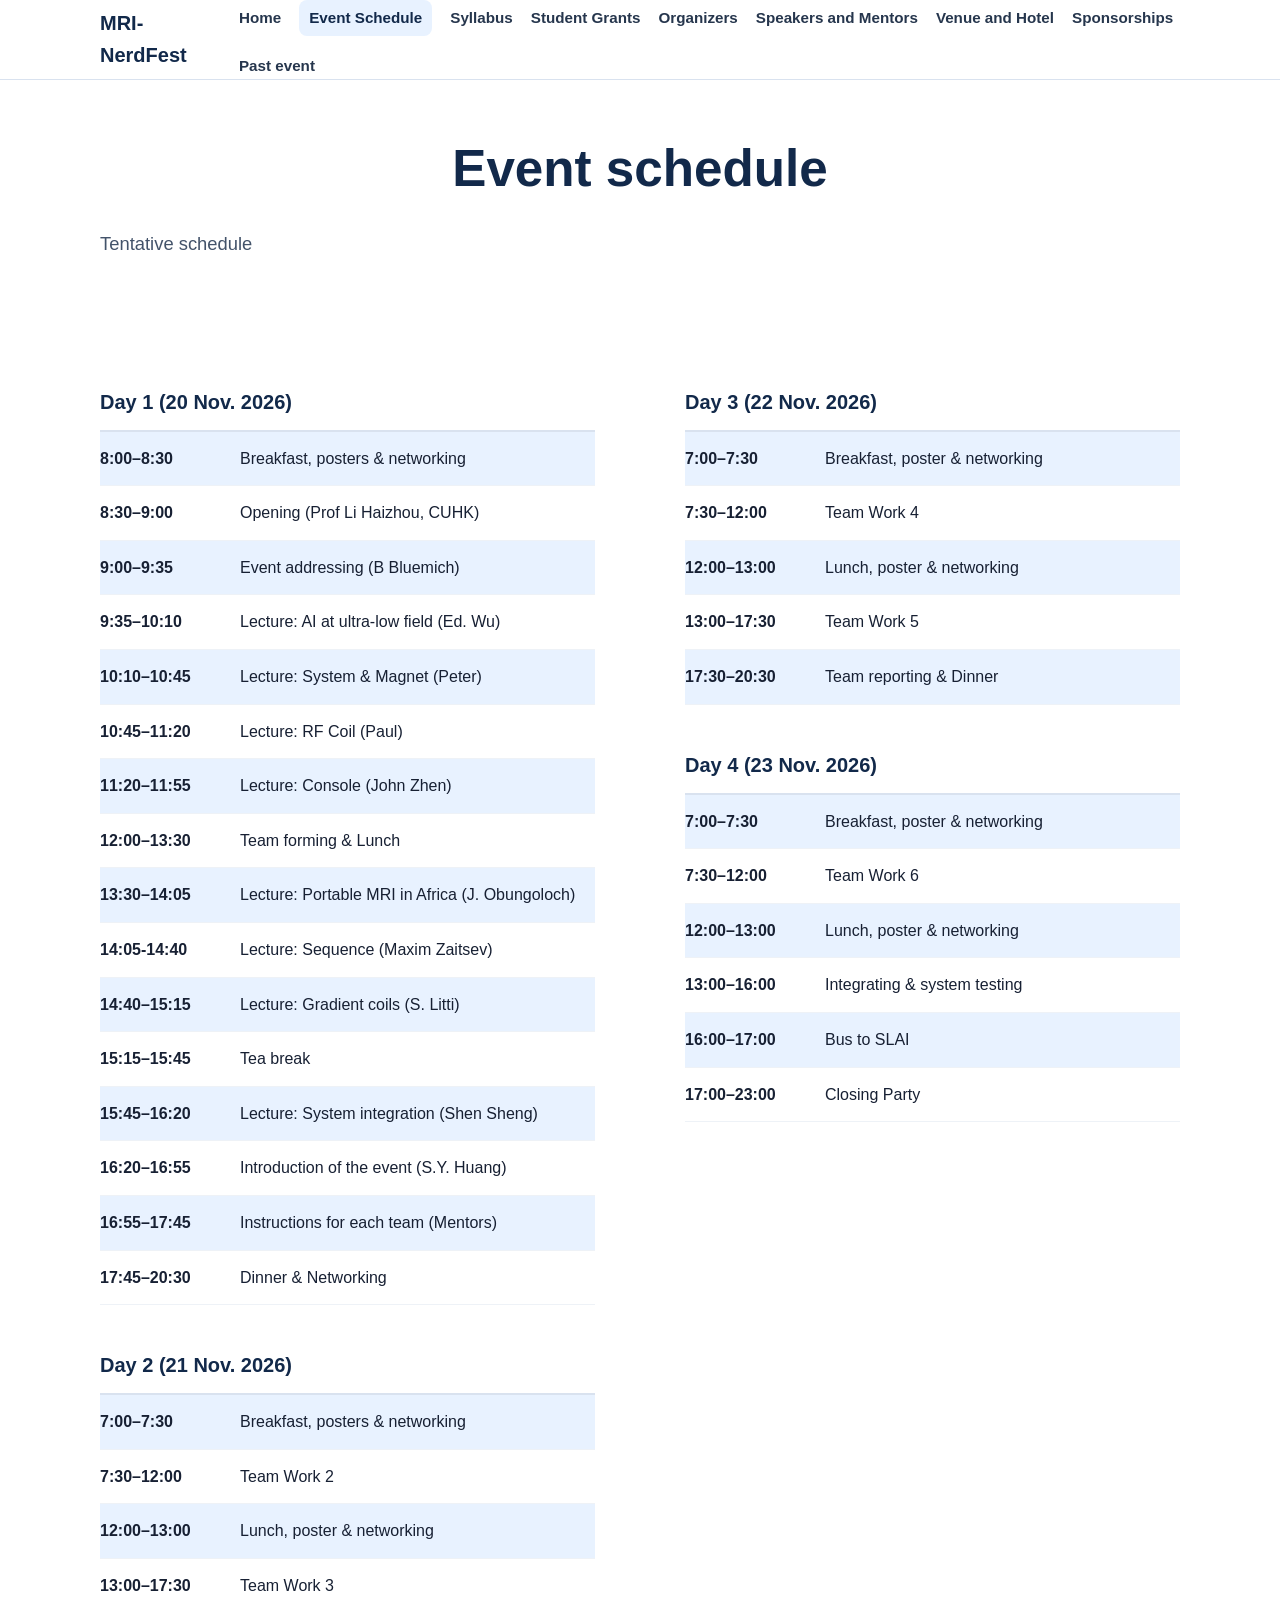
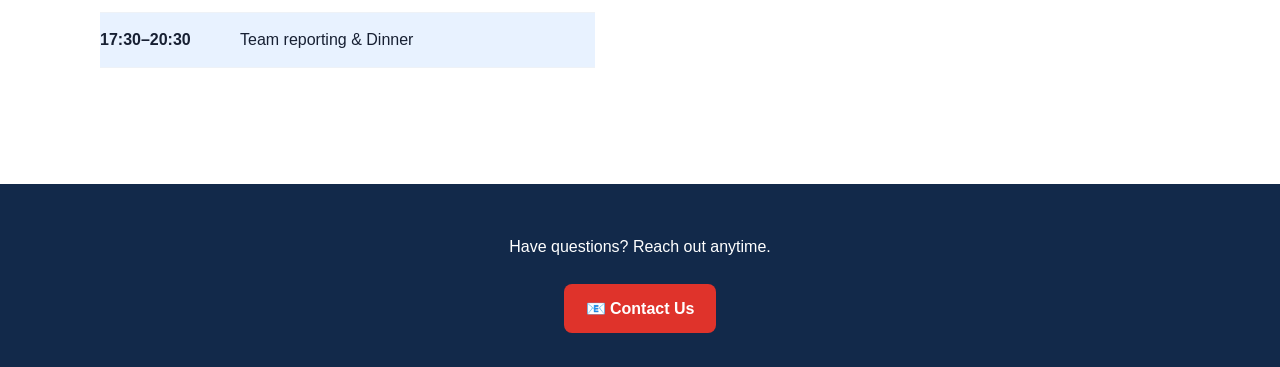
==== commit 7e0d7223: "Update event-schedule.html" ====
--- a/event-schedule.html
+++ b/event-schedule.html
@@ -37,7 +37,7 @@
 
 
 
-<th colspan="2">Day 4 (23 Nov. 2026)</th></tr><tr><td class="time">7:00–7:30</td><td>Breakfast, poster &amp; networking</td></tr><tr><td class="time">7:30–12:00</td><td>Team Work 6</td></tr><tr><td class="time">12:00–13:00</td><td>Lunch, poster &amp; networking</td></tr><tr><td class="time">13:00–16:00</td><td>Integrating &amp; system testing</td></tr><tr><td class="time">16:00–17:00</td><td>Bus to SLAI</td></tr><tr><td class="time">17:00–20:30</td><td>Closing Party</td></tr></table></div></div></div></section></main>
+<th colspan="2">Day 4 (23 Nov. 2026)</th></tr><tr><td class="time">7:00–7:30</td><td>Breakfast, poster &amp; networking</td></tr><tr><td class="time">7:30–12:00</td><td>Team Work 6</td></tr><tr><td class="time">12:00–13:00</td><td>Lunch, poster &amp; networking</td></tr><tr><td class="time">13:00–16:00</td><td>Integrating &amp; system testing</td></tr><tr><td class="time">16:00–17:00</td><td>Bus to SLAI</td></tr><tr><td class="time">17:00–23:00</td><td>Closing Party</td></tr></table></div></div></div></section></main>
 
 
 
--- a/style.css
+++ b/style.css
@@ -351,6 +351,23 @@
   width:100%;
   height:auto;
 }
+.syllabus-item{min-width:0}
+.syllabus-link{
+  margin:14px 0 0;
+  color:var(--text-secondary);
+  line-height:var(--leading-normal);
+  overflow-wrap:anywhere;
+  text-align:center;
+}
+.syllabus-link strong{
+  display:block;
+  color:var(--navy);
+}
+.syllabus-link a{
+  display:block;
+  color:var(--blue);
+  font-weight:var(--weight-bold);
+}
 
 .student-grant-image{
   display:block;
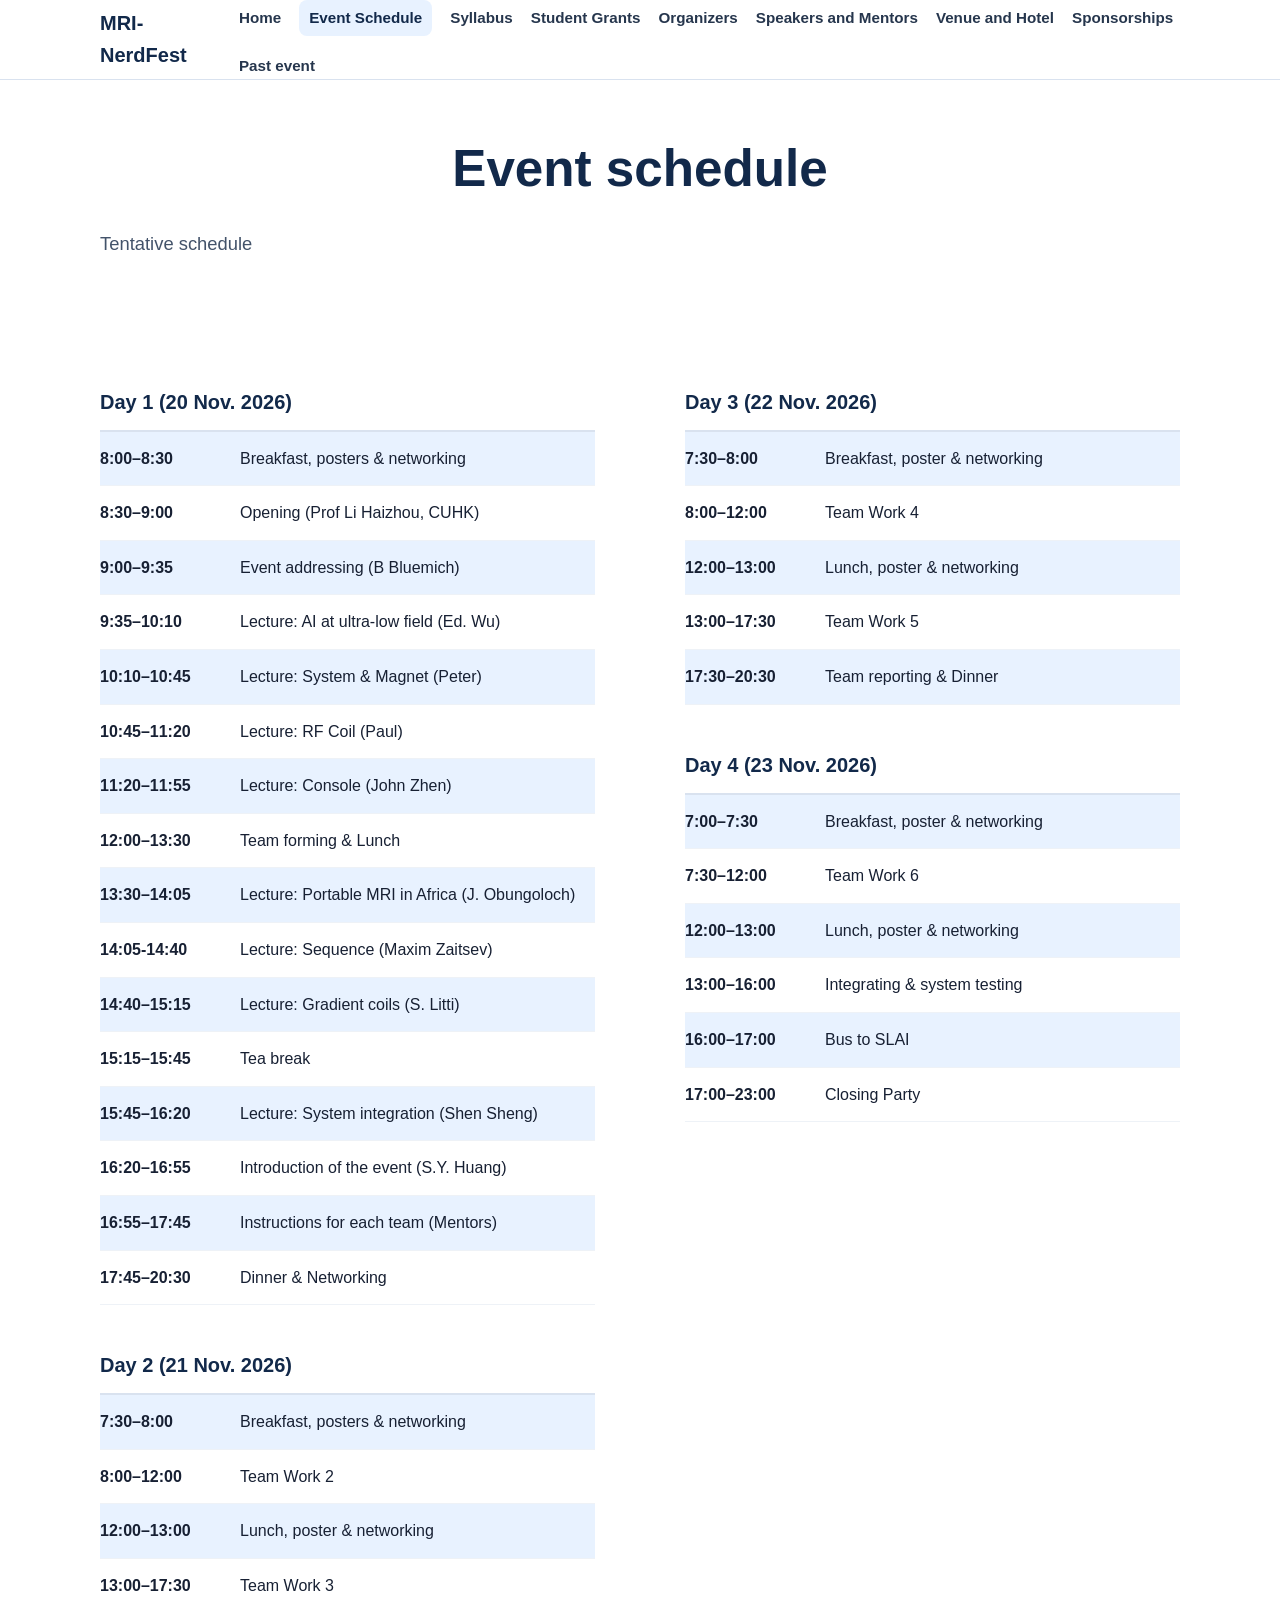
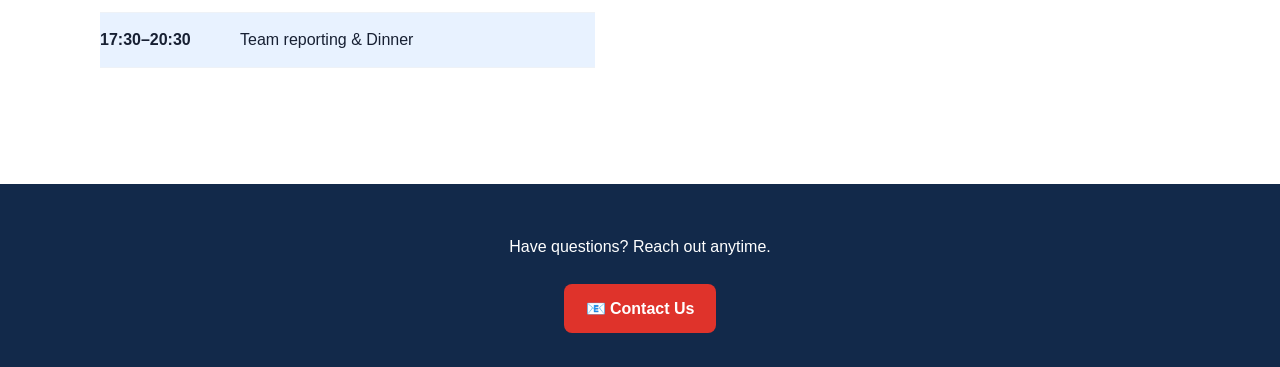
==== commit 5719aa66: "Update event-schedule.html" ====
--- a/event-schedule.html
+++ b/event-schedule.html
@@ -27,11 +27,11 @@
 
 
 
-<th colspan="2">Day 2 (21 Nov. 2026)</th></tr><tr><td class="time">7:00–7:30</td><td>Breakfast, posters &amp; networking</td></tr><tr><td class="time">7:30–12:00</td><td>Team Work 2</td></tr><tr><td class="time">12:00–13:00</td><td>Lunch, poster &amp; networking</td></tr><tr><td class="time">13:00–17:30</td><td>Team Work 3</td></tr><tr><td class="time">17:30–20:30</td><td>Team reporting &amp; Dinner</td></tr></table></div><div><table class="schedule-table"><tr>
+<th colspan="2">Day 2 (21 Nov. 2026)</th></tr><tr><td class="time">7:30–8:00</td><td>Breakfast, posters &amp; networking</td></tr><tr><td class="time">8:00–12:00</td><td>Team Work 2</td></tr><tr><td class="time">12:00–13:00</td><td>Lunch, poster &amp; networking</td></tr><tr><td class="time">13:00–17:30</td><td>Team Work 3</td></tr><tr><td class="time">17:30–20:30</td><td>Team reporting &amp; Dinner</td></tr></table></div><div><table class="schedule-table"><tr>
 
 
 
-<th colspan="2">Day 3 (22 Nov. 2026)</th></tr><tr><td class="time">7:00–7:30</td><td>Breakfast, poster &amp; networking</td></tr><tr><td class="time">7:30–12:00</td><td>Team Work 4</td></tr><tr><td class="time">12:00–13:00</td><td>Lunch, poster &amp; networking</td></tr><tr><td class="time">13:00–17:30</td><td>Team Work 5</td></tr><tr><td class="time">17:30–20:30</td><td>Team reporting &amp; Dinner</td></tr></table><table class="schedule-table"><tr>
+<th colspan="2">Day 3 (22 Nov. 2026)</th></tr><tr><td class="time">7:30–8:00</td><td>Breakfast, poster &amp; networking</td></tr><tr><td class="time">8:00–12:00</td><td>Team Work 4</td></tr><tr><td class="time">12:00–13:00</td><td>Lunch, poster &amp; networking</td></tr><tr><td class="time">13:00–17:30</td><td>Team Work 5</td></tr><tr><td class="time">17:30–20:30</td><td>Team reporting &amp; Dinner</td></tr></table><table class="schedule-table"><tr>
 
 
 
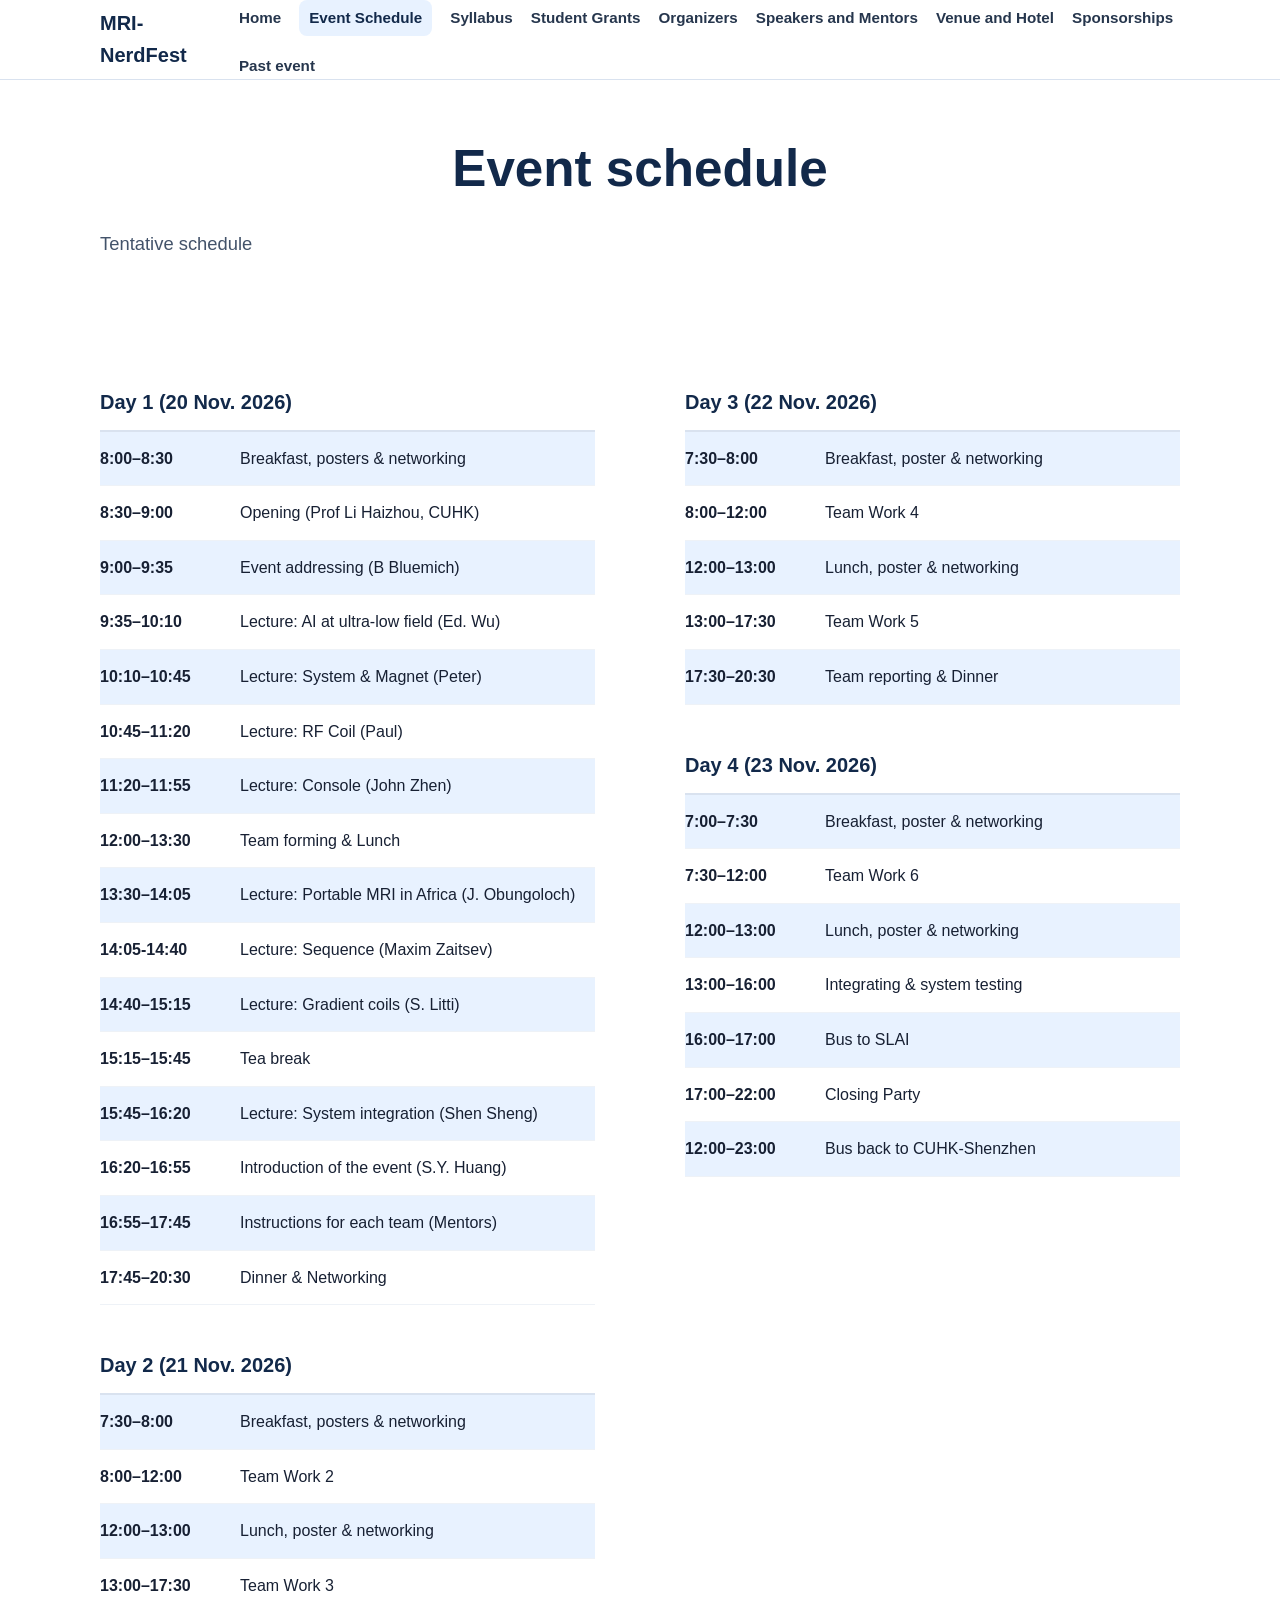
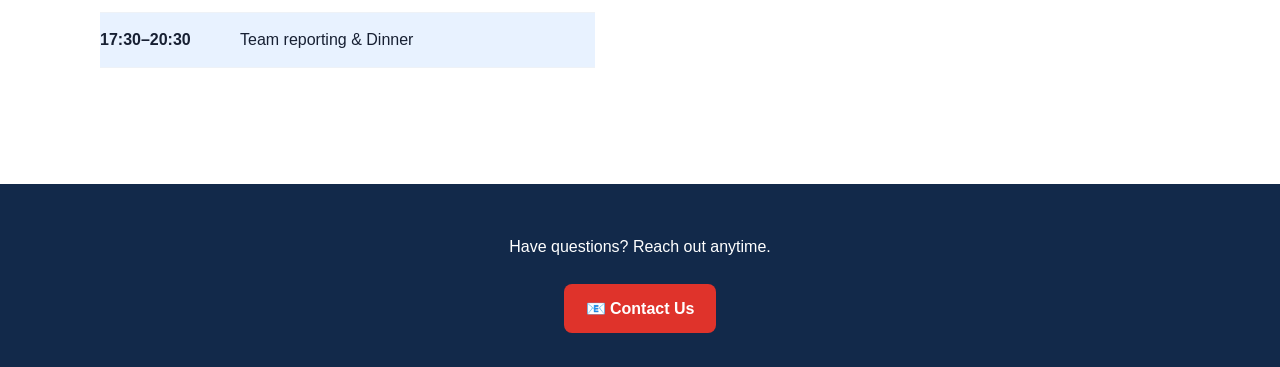
==== commit 422a324b: "Update event-schedule.html" ====
--- a/event-schedule.html
+++ b/event-schedule.html
@@ -37,7 +37,7 @@
 
 
 
-<th colspan="2">Day 4 (23 Nov. 2026)</th></tr><tr><td class="time">7:00–7:30</td><td>Breakfast, poster &amp; networking</td></tr><tr><td class="time">7:30–12:00</td><td>Team Work 6</td></tr><tr><td class="time">12:00–13:00</td><td>Lunch, poster &amp; networking</td></tr><tr><td class="time">13:00–16:00</td><td>Integrating &amp; system testing</td></tr><tr><td class="time">16:00–17:00</td><td>Bus to SLAI</td></tr><tr><td class="time">17:00–23:00</td><td>Closing Party</td></tr></table></div></div></div></section></main>
+<th colspan="2">Day 4 (23 Nov. 2026)</th></tr><tr><td class="time">7:00–7:30</td><td>Breakfast, poster &amp; networking</td></tr><tr><td class="time">7:30–12:00</td><td>Team Work 6</td></tr><tr><td class="time">12:00–13:00</td><td>Lunch, poster &amp; networking</td></tr><tr><td class="time">13:00–16:00</td><td>Integrating &amp; system testing</td></tr><tr><td class="time">16:00–17:00</td><td>Bus to SLAI</td></tr><tr><td class="time">17:00–22:00</td><td>Closing Party</td></tr><tr><td class="time">12:00–23:00</td><td>Bus back to CUHK-Shenzhen</td></tr></table></div></div></div></section></main>
 
 
 
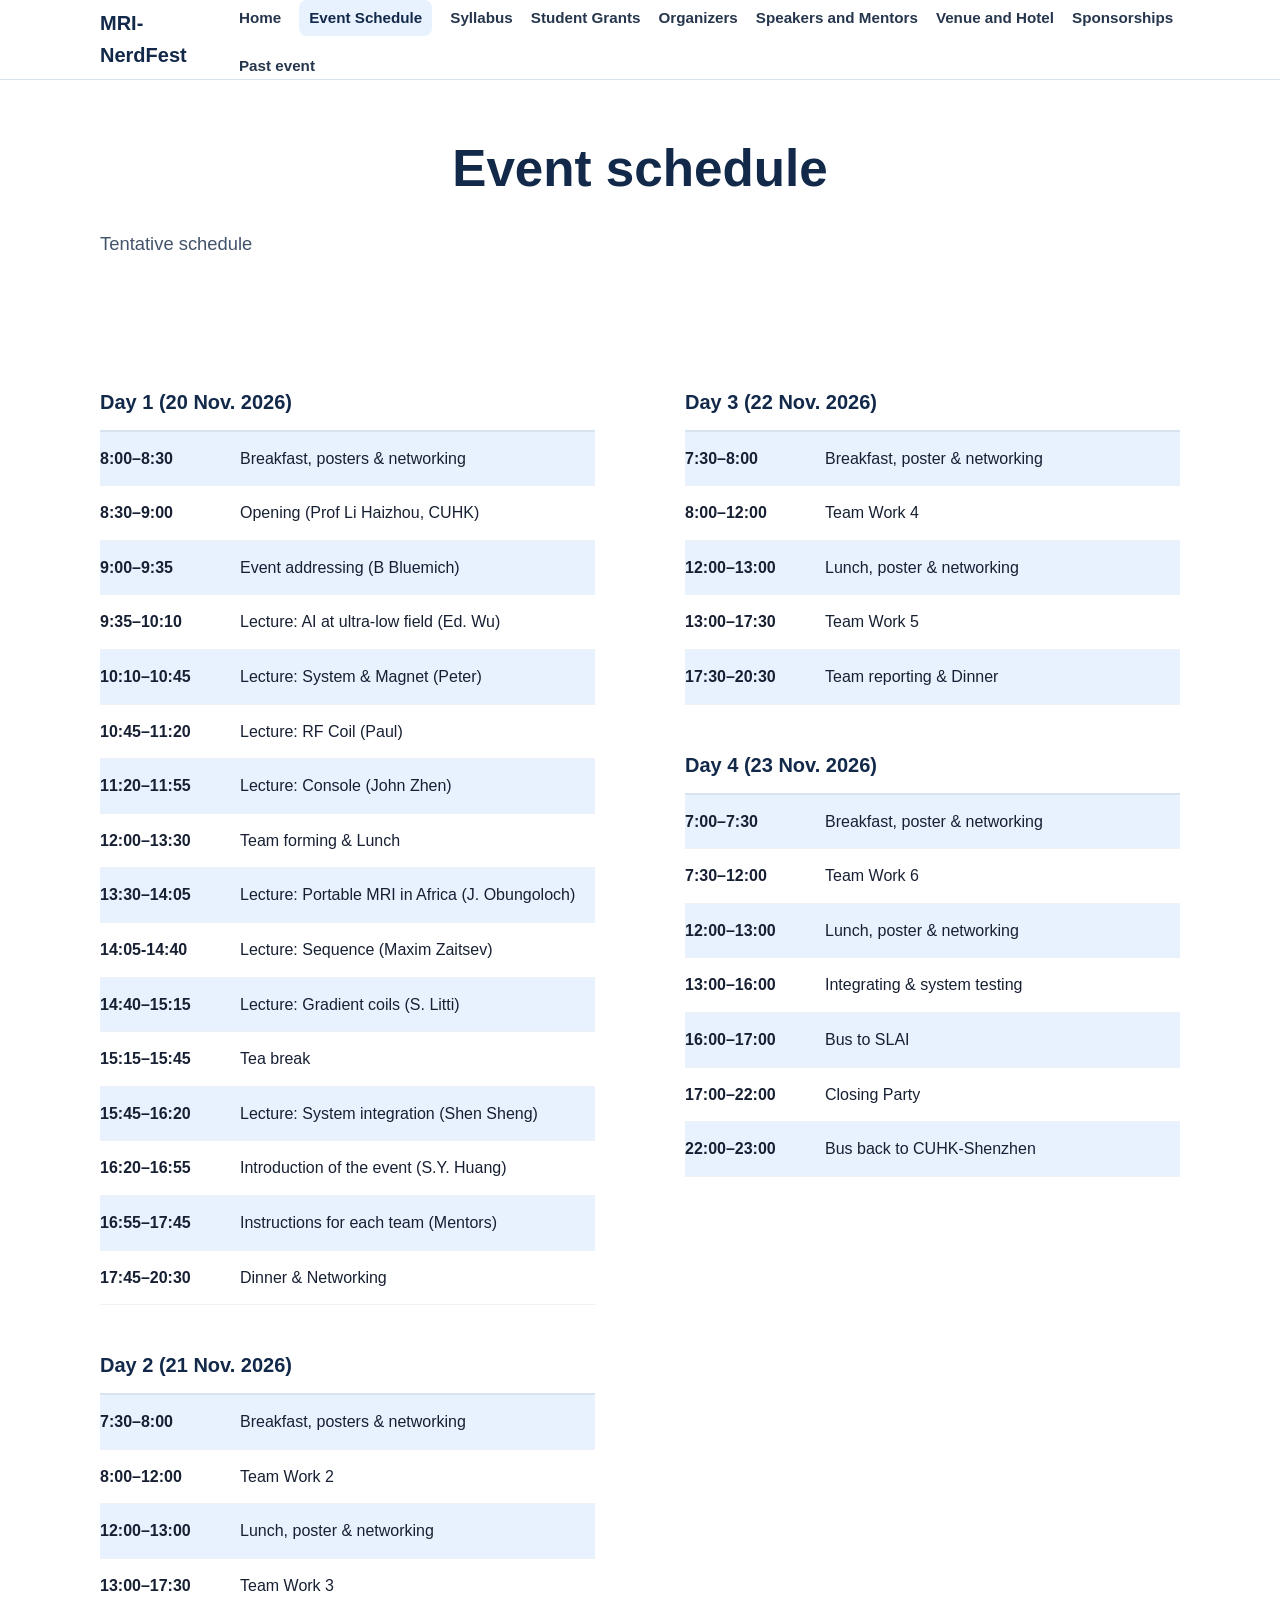
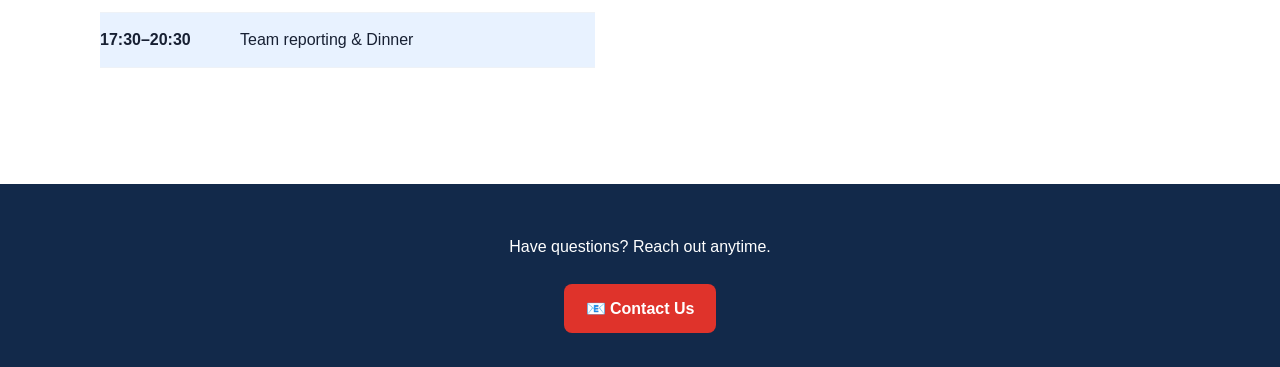
==== commit 99c2ab7b: "Update event-schedule.html" ====
--- a/event-schedule.html
+++ b/event-schedule.html
@@ -37,7 +37,7 @@
 
 
 
-<th colspan="2">Day 4 (23 Nov. 2026)</th></tr><tr><td class="time">7:00–7:30</td><td>Breakfast, poster &amp; networking</td></tr><tr><td class="time">7:30–12:00</td><td>Team Work 6</td></tr><tr><td class="time">12:00–13:00</td><td>Lunch, poster &amp; networking</td></tr><tr><td class="time">13:00–16:00</td><td>Integrating &amp; system testing</td></tr><tr><td class="time">16:00–17:00</td><td>Bus to SLAI</td></tr><tr><td class="time">17:00–22:00</td><td>Closing Party</td></tr><tr><td class="time">12:00–23:00</td><td>Bus back to CUHK-Shenzhen</td></tr></table></div></div></div></section></main>
+<th colspan="2">Day 4 (23 Nov. 2026)</th></tr><tr><td class="time">7:00–7:30</td><td>Breakfast, poster &amp; networking</td></tr><tr><td class="time">7:30–12:00</td><td>Team Work 6</td></tr><tr><td class="time">12:00–13:00</td><td>Lunch, poster &amp; networking</td></tr><tr><td class="time">13:00–16:00</td><td>Integrating &amp; system testing</td></tr><tr><td class="time">16:00–17:00</td><td>Bus to SLAI</td></tr><tr><td class="time">17:00–22:00</td><td>Closing Party</td></tr><tr><td class="time">22:00–23:00</td><td>Bus back to CUHK-Shenzhen</td></tr></table></div></div></div></section></main>
 
 
 
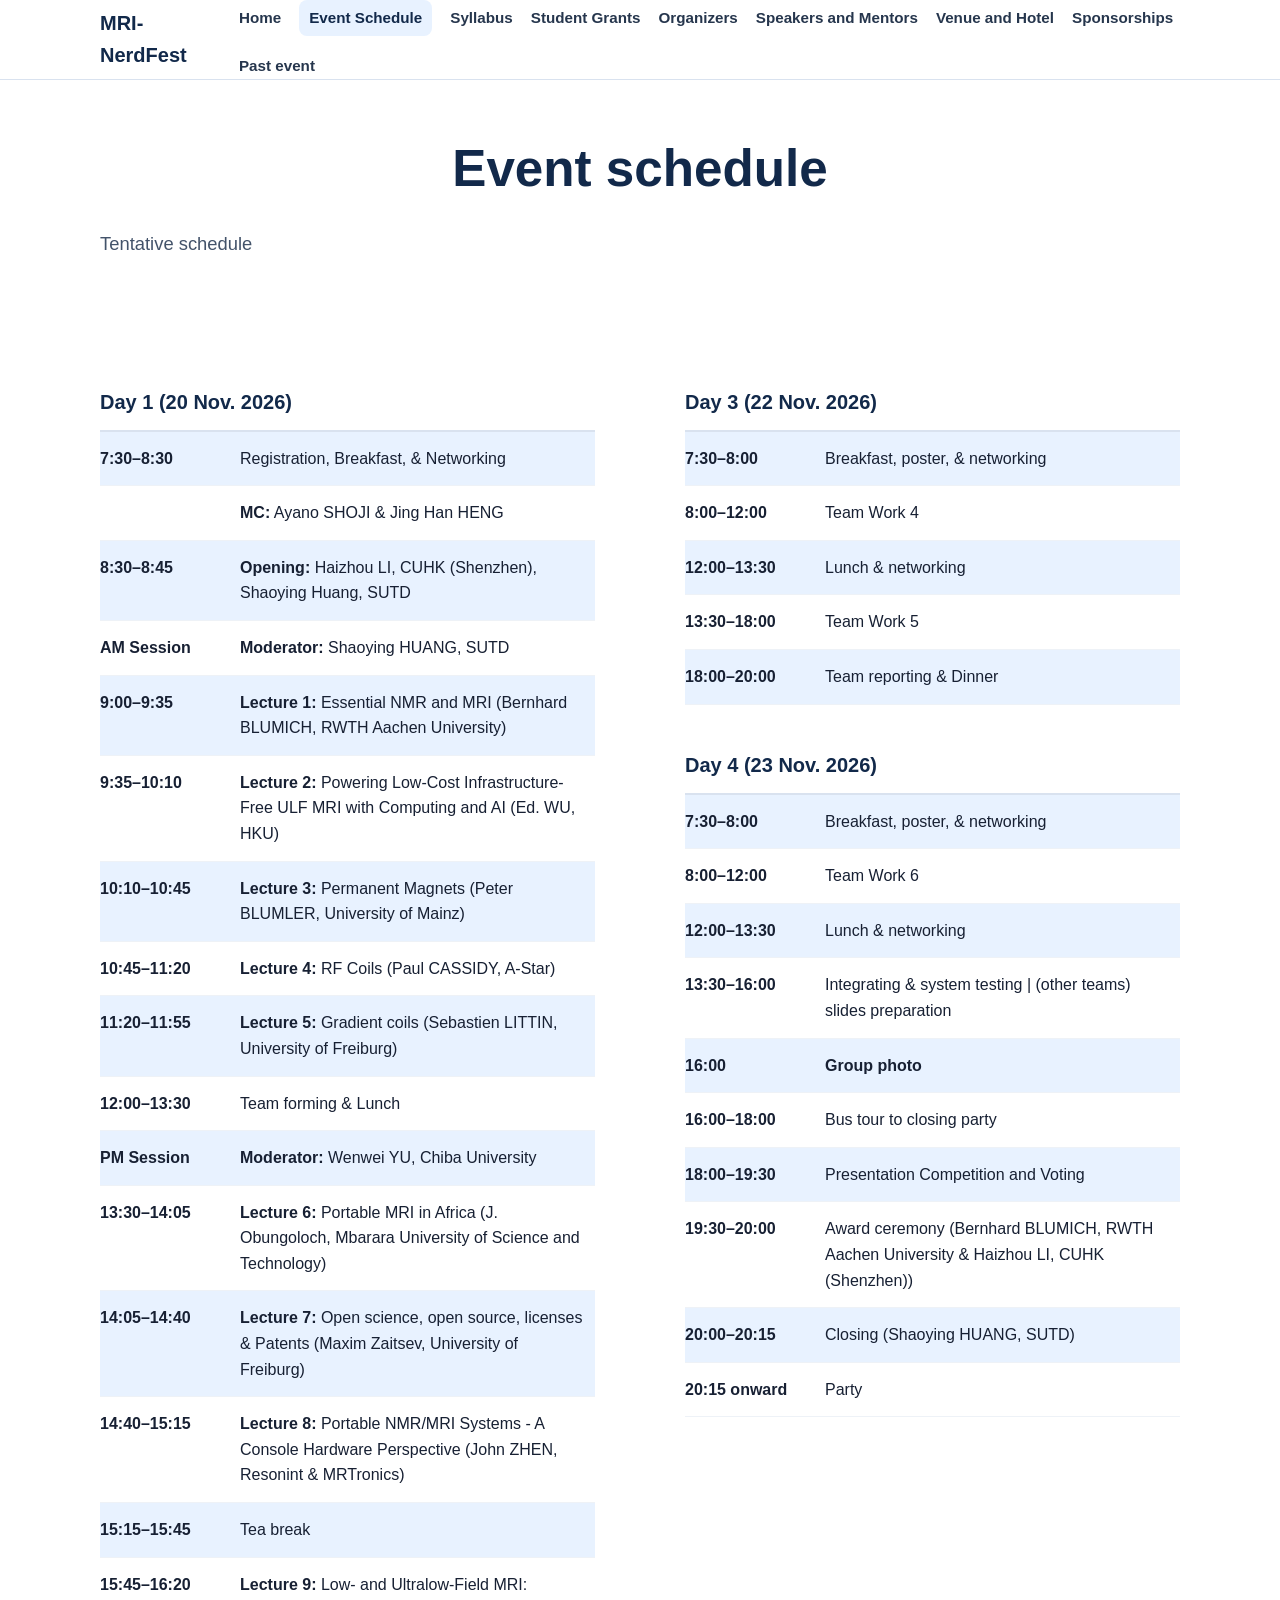
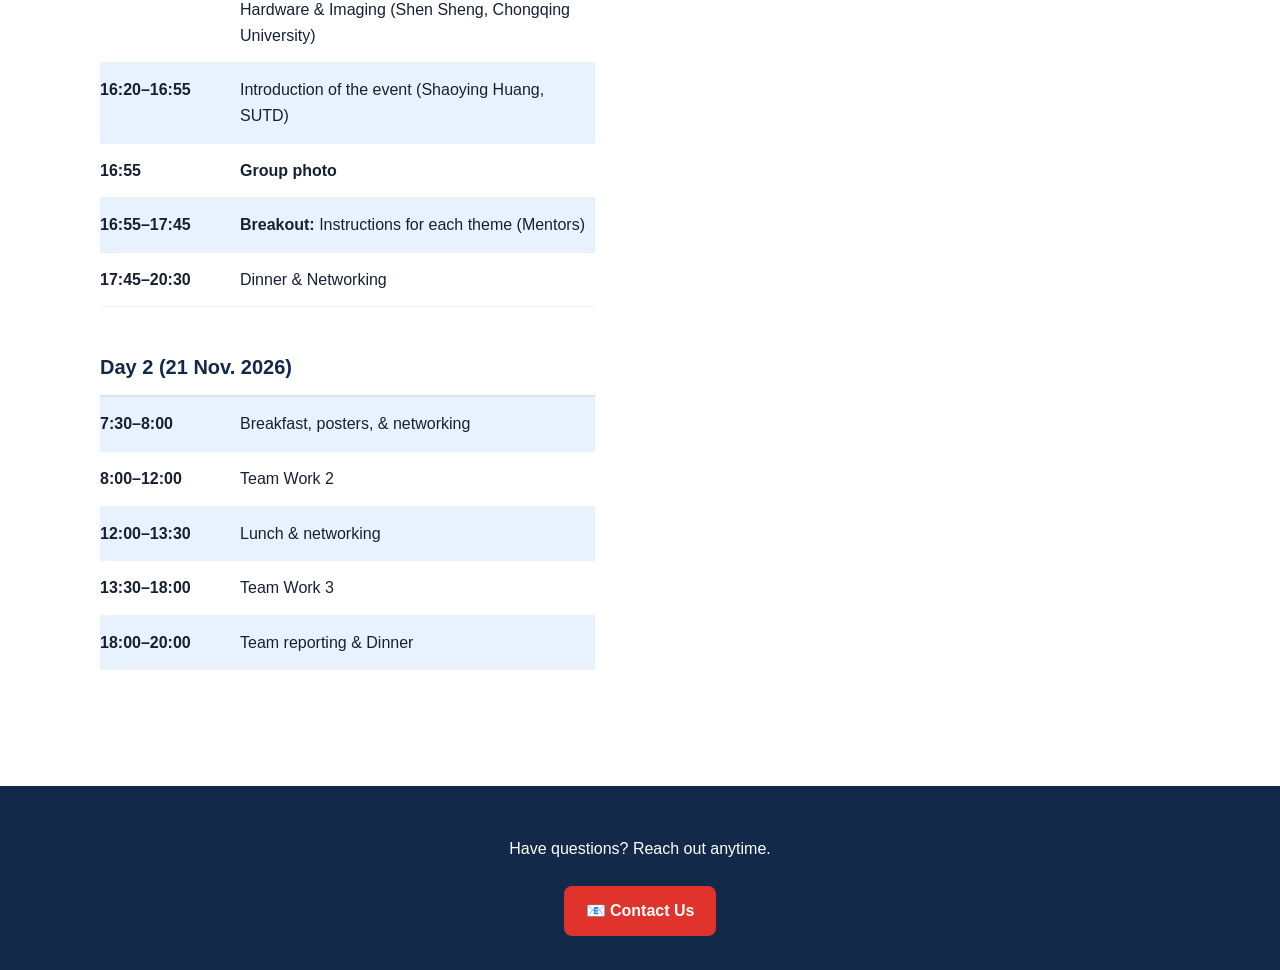
==== commit 575aa1ea: "c" ====
--- a/event-schedule.html
+++ b/event-schedule.html
@@ -5,39 +5,63 @@
 <main><section class="page-hero"><div class="container"><h1>Event schedule</h1><p class="lead">Tentative schedule</p></div></section><section class="section"><div class="container"><div class="schedule-grid"><div><table class="schedule-table"><tr>
 
 
-<th colspan="2">Day 1 (20 Nov. 2026)</th></tr><tr>
-<td class="time">8:00–8:30</td><td>Breakfast, posters &amp; networking</td></tr><tr>
-<td class="time">8:30–9:00</td><td>Opening (Prof Li Haizhou, CUHK)</td></tr>
-<td class="time">9:00–9:35</td><td>Event addressing (B Bluemich)</td></tr>
-<tr><td class="time">9:35–10:10</td><td>Lecture: AI at ultra-low field (Ed. Wu)</td></tr><tr>
-<td class="time">10:10–10:45</td><td>Lecture: System &amp; Magnet (Peter)</td></tr><tr>
-<td class="time">10:45–11:20</td><td>Lecture: RF Coil (Paul)</td></tr><tr>
-<td class="time">11:20–11:55</td><td>Lecture: Console (John Zhen)</td></tr><tr>
-<td class="time">12:00–13:30</td><td>Team forming &amp; Lunch</td></tr><tr>
-<td class="time">13:30–14:05</td><td>Lecture: Portable MRI in Africa (J. Obungoloch)</td></tr><tr>
-<td class="time">14:05-14:40</td><td>Lecture: Sequence (Maxim Zaitsev)</td></tr><tr>
-<td class="time">14:40–15:15</td><td>Lecture: Gradient coils (S. Litti)</td></tr><tr>
-<td class="time">15:15–15:45</td><td>Tea break</td></tr><tr>
-<td class="time">15:45–16:20</td><td>Lecture: System integration (Shen Sheng)</td></tr><tr>
-<td class="time">16:20–16:55</td><td>Introduction of the event (S.Y. Huang)</td></tr><tr>
-<td class="time">16:55–17:45</td><td>Instructions for each team (Mentors)</td></tr><tr>
-<td class="time">17:45–20:30</td><td>Dinner &amp; Networking</td></tr></table>
+<th colspan="2">Day 1 (20 Nov. 2026)</th></tr>
+<tr><td class="time">7:30–8:30</td><td>Registration, Breakfast, &amp; Networking</td></tr>
+<tr><td class="time"></td><td><strong>MC:</strong> Ayano SHOJI &amp; Jing Han HENG</td></tr>
+<tr><td class="time">8:30–8:45</td><td><strong>Opening:</strong> Haizhou LI, CUHK (Shenzhen), Shaoying Huang, SUTD</td></tr>
+<tr><td class="time">AM Session</td><td><strong>Moderator:</strong> Shaoying HUANG, SUTD</td></tr>
+<tr><td class="time">9:00–9:35</td><td><strong>Lecture 1:</strong> Essential NMR and MRI (Bernhard BLUMICH, RWTH Aachen University)</td></tr>
+<tr><td class="time">9:35–10:10</td><td><strong>Lecture 2:</strong> Powering Low-Cost Infrastructure-Free ULF MRI with Computing and AI (Ed. WU, HKU)</td></tr>
+<tr><td class="time">10:10–10:45</td><td><strong>Lecture 3:</strong> Permanent Magnets (Peter BLUMLER, University of Mainz)</td></tr>
+<tr><td class="time">10:45–11:20</td><td><strong>Lecture 4:</strong> RF Coils (Paul CASSIDY, A-Star)</td></tr>
+<tr><td class="time">11:20–11:55</td><td><strong>Lecture 5:</strong> Gradient coils (Sebastien LITTIN, University of Freiburg)</td></tr>
+<tr><td class="time">12:00–13:30</td><td>Team forming &amp; Lunch</td></tr>
+<tr><td class="time">PM Session</td><td><strong>Moderator:</strong> Wenwei YU, Chiba University</td></tr>
+<tr><td class="time">13:30–14:05</td><td><strong>Lecture 6:</strong> Portable MRI in Africa (J. Obungoloch, Mbarara University of Science and Technology)</td></tr>
+<tr><td class="time">14:05–14:40</td><td><strong>Lecture 7:</strong> Open science, open source, licenses &amp; Patents (Maxim Zaitsev, University of Freiburg)</td></tr>
+<tr><td class="time">14:40–15:15</td><td><strong>Lecture 8:</strong> Portable NMR/MRI Systems - A Console Hardware Perspective (John ZHEN, Resonint &amp; MRTronics)</td></tr>
+<tr><td class="time">15:15–15:45</td><td>Tea break</td></tr>
+<tr><td class="time">15:45–16:20</td><td><strong>Lecture 9:</strong> Low- and Ultralow-Field MRI: Hardware &amp; Imaging (Shen Sheng, Chongqing University)</td></tr>
+<tr><td class="time">16:20–16:55</td><td>Introduction of the event (Shaoying Huang, SUTD)</td></tr>
+<tr><td class="time">16:55</td><td><strong>Group photo</strong></td></tr>
+<tr><td class="time">16:55–17:45</td><td><strong>Breakout:</strong> Instructions for each theme (Mentors)</td></tr>
+<tr><td class="time">17:45–20:30</td><td>Dinner &amp; Networking</td></tr></table>
 <table class="schedule-table"><tr>
 
 
 
 
-<th colspan="2">Day 2 (21 Nov. 2026)</th></tr><tr><td class="time">7:30–8:00</td><td>Breakfast, posters &amp; networking</td></tr><tr><td class="time">8:00–12:00</td><td>Team Work 2</td></tr><tr><td class="time">12:00–13:00</td><td>Lunch, poster &amp; networking</td></tr><tr><td class="time">13:00–17:30</td><td>Team Work 3</td></tr><tr><td class="time">17:30–20:30</td><td>Team reporting &amp; Dinner</td></tr></table></div><div><table class="schedule-table"><tr>
+<th colspan="2">Day 2 (21 Nov. 2026)</th></tr>
+<tr><td class="time">7:30–8:00</td><td>Breakfast, posters, &amp; networking</td></tr>
+<tr><td class="time">8:00–12:00</td><td>Team Work 2</td></tr>
+<tr><td class="time">12:00–13:30</td><td>Lunch &amp; networking</td></tr>
+<tr><td class="time">13:30–18:00</td><td>Team Work 3</td></tr>
+<tr><td class="time">18:00–20:00</td><td>Team reporting &amp; Dinner</td></tr></table></div><div><table class="schedule-table"><tr>
 
 
 
-<th colspan="2">Day 3 (22 Nov. 2026)</th></tr><tr><td class="time">7:30–8:00</td><td>Breakfast, poster &amp; networking</td></tr><tr><td class="time">8:00–12:00</td><td>Team Work 4</td></tr><tr><td class="time">12:00–13:00</td><td>Lunch, poster &amp; networking</td></tr><tr><td class="time">13:00–17:30</td><td>Team Work 5</td></tr><tr><td class="time">17:30–20:30</td><td>Team reporting &amp; Dinner</td></tr></table><table class="schedule-table"><tr>
+<th colspan="2">Day 3 (22 Nov. 2026)</th></tr>
+<tr><td class="time">7:30–8:00</td><td>Breakfast, poster, &amp; networking</td></tr>
+<tr><td class="time">8:00–12:00</td><td>Team Work 4</td></tr>
+<tr><td class="time">12:00–13:30</td><td>Lunch &amp; networking</td></tr>
+<tr><td class="time">13:30–18:00</td><td>Team Work 5</td></tr>
+<tr><td class="time">18:00–20:00</td><td>Team reporting &amp; Dinner</td></tr></table><table class="schedule-table"><tr>
 
 
 
 
 
-<th colspan="2">Day 4 (23 Nov. 2026)</th></tr><tr><td class="time">7:00–7:30</td><td>Breakfast, poster &amp; networking</td></tr><tr><td class="time">7:30–12:00</td><td>Team Work 6</td></tr><tr><td class="time">12:00–13:00</td><td>Lunch, poster &amp; networking</td></tr><tr><td class="time">13:00–16:00</td><td>Integrating &amp; system testing</td></tr><tr><td class="time">16:00–17:00</td><td>Bus to SLAI</td></tr><tr><td class="time">17:00–22:00</td><td>Closing Party</td></tr><tr><td class="time">22:00–23:00</td><td>Bus back to CUHK-Shenzhen</td></tr></table></div></div></div></section></main>
+<th colspan="2">Day 4 (23 Nov. 2026)</th></tr>
+<tr><td class="time">7:30–8:00</td><td>Breakfast, poster, &amp; networking</td></tr>
+<tr><td class="time">8:00–12:00</td><td>Team Work 6</td></tr>
+<tr><td class="time">12:00–13:30</td><td>Lunch &amp; networking</td></tr>
+<tr><td class="time">13:30–16:00</td><td>Integrating &amp; system testing | (other teams) slides preparation</td></tr>
+<tr><td class="time">16:00</td><td><strong>Group photo</strong></td></tr>
+<tr><td class="time">16:00–18:00</td><td>Bus tour to closing party</td></tr>
+<tr><td class="time">18:00–19:30</td><td>Presentation Competition and Voting</td></tr>
+<tr><td class="time">19:30–20:00</td><td>Award ceremony (Bernhard BLUMICH, RWTH Aachen University &amp; Haizhou LI, CUHK (Shenzhen))</td></tr>
+<tr><td class="time">20:00–20:15</td><td>Closing (Shaoying HUANG, SUTD)</td></tr>
+<tr><td class="time">20:15 onward</td><td>Party</td></tr></table></div></div></div></section></main>
 
 
 
--- a/style.css
+++ b/style.css
@@ -130,6 +130,17 @@
 .cta-row{display:flex;gap:12px;flex-wrap:wrap;margin-top:24px}.btn{display:inline-flex;align-items:center;justify-content:center;border-radius:10px;padding:11px 16px;font-weight:var(--weight-bold);font-size:var(--text-base);border:1.5px solid var(--navy)}
 .btn.primary{background:var(--navy);color:var(--card)}.btn.secondary{background:var(--card);color:var(--navy)}
 .btn.is-disabled{pointer-events:none;cursor:default;opacity:.7;color:var(--muted);border-color:var(--line);background:var(--bg)}
+.registration-closed{
+  flex:1 1 100%;
+  margin:0;
+  padding:14px 16px;
+  color:var(--navy);
+  background:var(--red-tint);
+  border-left:4px solid var(--red);
+  border-radius:10px;
+  font-weight:var(--weight-semibold);
+  line-height:var(--leading-normal);
+}
 a:focus-visible,button:focus-visible,.btn:focus-visible{outline:3px solid var(--blue);outline-offset:2px}
 .footer a:focus-visible,.footer-email-btn:focus-visible,.menu-btn:focus-visible{outline-color:var(--card)}
 .navlinks a.is-active,.navlinks a[aria-current="page"]{color:var(--navy);text-decoration:none;background:var(--sky-stat);border-radius:8px;padding:6px 10px}
@@ -337,6 +348,12 @@
   border-radius:16px;
 }
 .advisor-card .advisor-img-frame img{width:100%;height:auto;display:block;border-radius:0}
+.venue-details{
+  margin:20px auto 0;
+  text-align:center;
+  color:var(--text-secondary);
+  font-size:2rem;
+}
 .page-hero{padding:var(--space-page-hero) 0;background:var(--card)}
 .page-hero h1{font-size:clamp(2.2rem,4vw,3.6rem);margin:0;color:var(--navy);font-weight:var(--weight-extrabold)}
 
